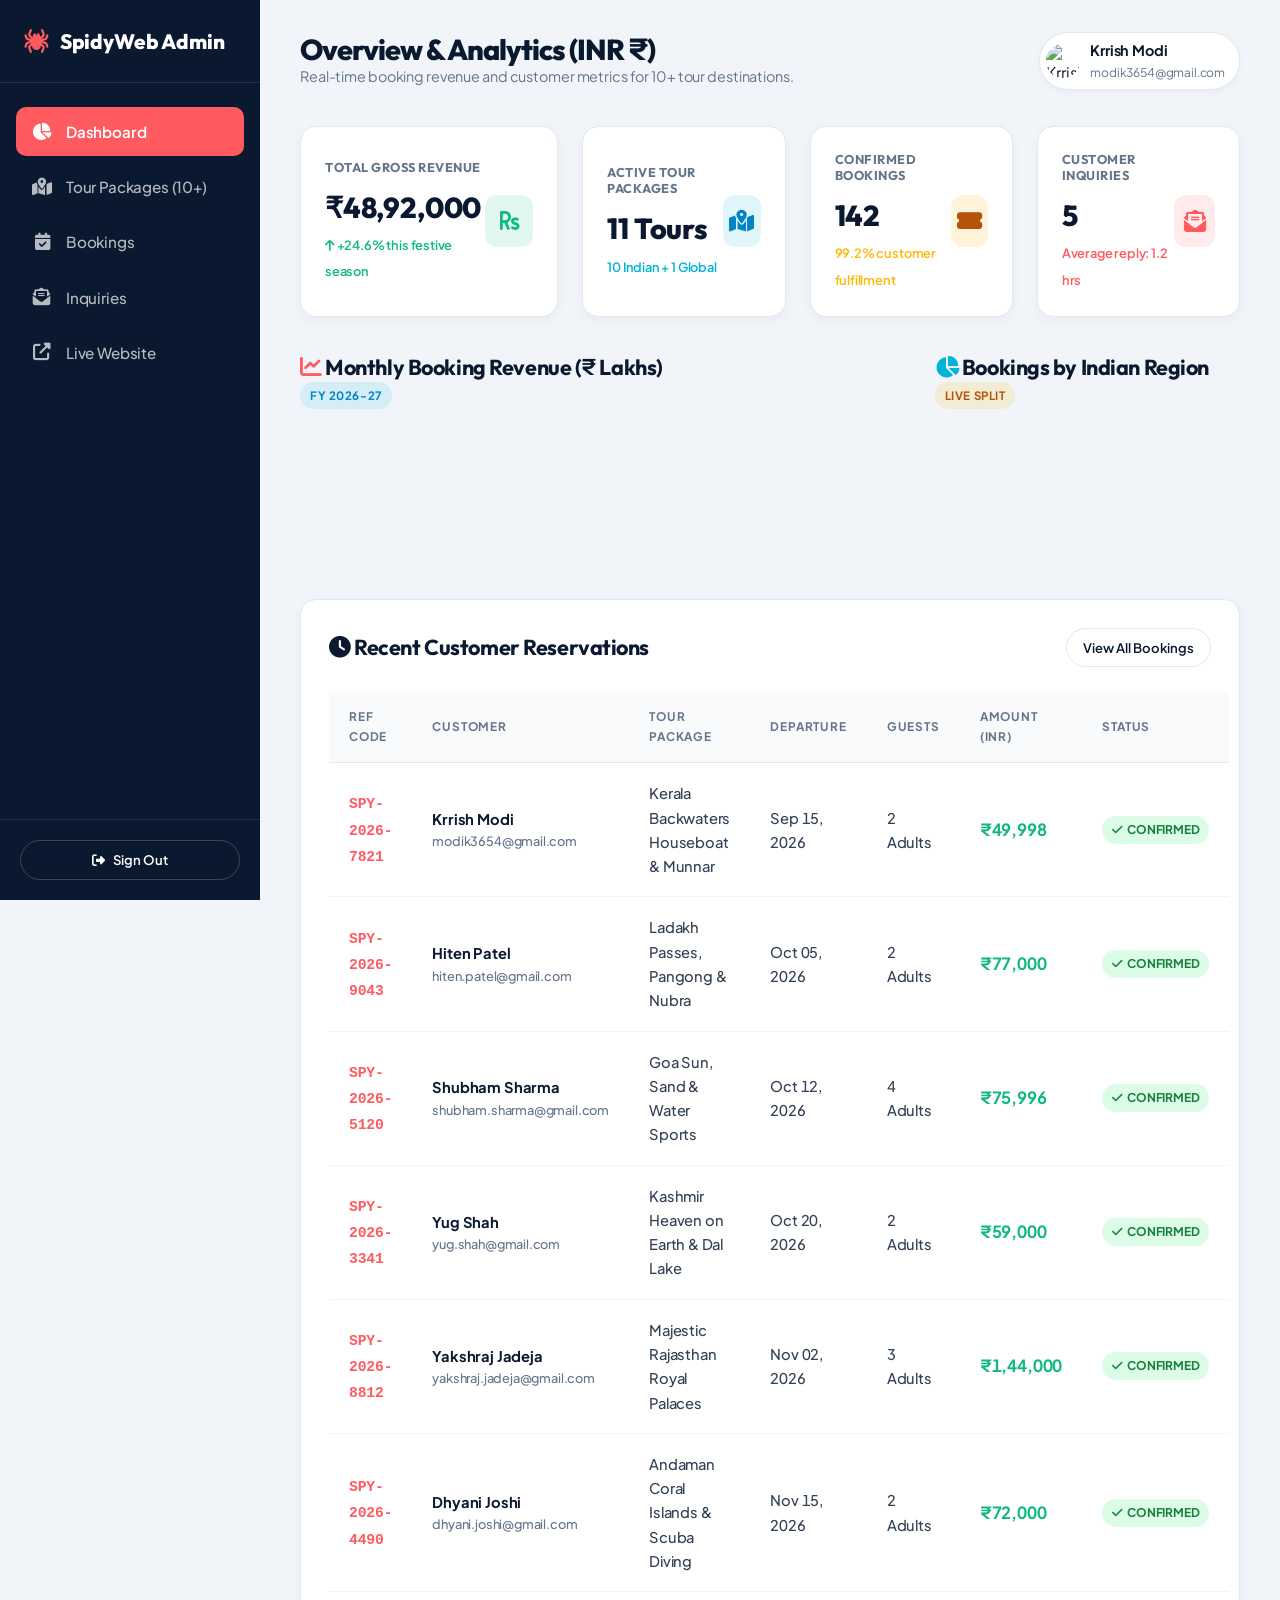
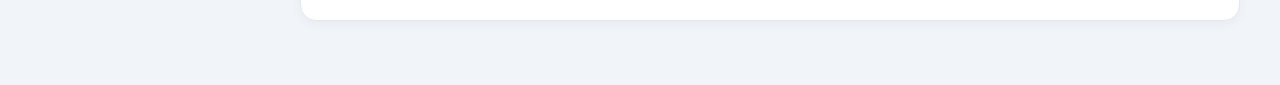
==== admin/index.html @ 507b6579 "Initial commit: Wanderlust tour & travel management system" ====
<!DOCTYPE html>
<html lang="en">
<head>
  <meta charset="UTF-8">
  <meta name="viewport" content="width=device-width, initial-scale=1.0">
  <title>Admin Dashboard & Analytics | SpidyWeb</title>

  <!-- Google Fonts & Font Awesome Icons -->
  <link rel="preconnect" href="https://fonts.googleapis.com">
  <link rel="preconnect" href="https://fonts.gstatic.com" crossorigin>
  <link href="https://fonts.googleapis.com/css2?family=Outfit:wght@400;500;600;700;800;900&family=Plus+Jakarta+Sans:ital,wght@0,300;0,400;0,500;0,600;0,700;0,800;1,400;1,600&family=JetBrains+Mono:wght@500;700&display=swap" rel="stylesheet">
  <link rel="stylesheet" href="https://cdnjs.cloudflare.com/ajax/libs/font-awesome/6.4.0/css/all.min.css">

  <!-- Core & Admin Stylesheets -->
  <link rel="stylesheet" href="../assets/css/style.css">
  <link rel="stylesheet" href="../assets/css/admin.css">
</head>
<body class="admin-body">

  <!-- Admin Sidebar -->
  <aside class="admin-sidebar">
    <div class="admin-brand">
      <i class="fas fa-spider" style="color: var(--accent-coral);"></i>
      <span>SpidyWeb Admin</span>
    </div>

    <nav class="admin-nav">
      <a href="index.html" class="admin-nav-item active">
        <i class="fas fa-chart-pie"></i>
        <span>Dashboard</span>
      </a>
      <a href="packages.html" class="admin-nav-item">
        <i class="fas fa-map-marked-alt"></i>
        <span>Tour Packages (10+)</span>
      </a>
      <a href="bookings.html" class="admin-nav-item">
        <i class="fas fa-calendar-check"></i>
        <span>Bookings</span>
      </a>
      <a href="inquiries.html" class="admin-nav-item">
        <i class="fas fa-envelope-open-text"></i>
        <span>Inquiries</span>
      </a>
      <a href="../index.html" class="admin-nav-item">
        <i class="fas fa-external-link-alt"></i>
        <span>Live Website</span>
      </a>
    </nav>

    <div class="admin-sidebar-footer">
      <a href="../login.html" class="btn btn-outline btn-block btn-sm" style="border-color: rgba(255,255,255,0.2);">
        <i class="fas fa-sign-out-alt"></i> Sign Out
      </a>
    </div>
  </aside>

  <!-- Admin Main Workspace -->
  <main class="admin-main">
    <div class="admin-topbar">
      <div class="admin-title-area">
        <h1>Overview & Analytics (INR ₹)</h1>
        <p>Real-time booking revenue and customer metrics for 10+ tour destinations.</p>
      </div>

      <div class="admin-top-actions">
        <div class="admin-user-pill">
          <img src="https://images.unsplash.com/photo-1535713875002-d1d0cf377fde?auto=format&fit=crop&w=150&q=80" alt="Krrish Modi">
          <div>
            <div style="font-size: 0.9rem; font-weight: 700;">Krrish Modi</div>
            <div style="font-size: 0.75rem; color: var(--admin-muted);">modik3654@gmail.com</div>
          </div>
        </div>
      </div>
    </div>

    <!-- KPI Summary Grid -->
    <div class="kpi-grid">
      <div class="kpi-card">
        <div class="kpi-info">
          <h3>Total Gross Revenue</h3>
          <div class="kpi-val">₹48,92,000</div>
          <span style="font-size: 0.8rem; color: var(--accent-green); font-weight: 600;"><i class="fas fa-arrow-up"></i> +24.6% this festive season</span>
        </div>
        <div class="kpi-icon green">
          <i class="fas fa-rupee-sign"></i>
        </div>
      </div>

      <div class="kpi-card">
        <div class="kpi-info">
          <h3>Active Tour Packages</h3>
          <div class="kpi-val">11 Tours</div>
          <span style="font-size: 0.8rem; color: var(--accent-teal); font-weight: 600;">10 Indian + 1 Global</span>
        </div>
        <div class="kpi-icon teal">
          <i class="fas fa-map-marked-alt"></i>
        </div>
      </div>

      <div class="kpi-card">
        <div class="kpi-info">
          <h3>Confirmed Bookings</h3>
          <div class="kpi-val">142</div>
          <span style="font-size: 0.8rem; color: var(--accent-gold); font-weight: 600;">99.2% customer fulfillment</span>
        </div>
        <div class="kpi-icon gold">
          <i class="fas fa-ticket-alt"></i>
        </div>
      </div>

      <div class="kpi-card">
        <div class="kpi-info">
          <h3>Customer Inquiries</h3>
          <div class="kpi-val">5</div>
          <span style="font-size: 0.8rem; color: var(--accent-coral); font-weight: 600;">Average reply: 1.2 hrs</span>
        </div>
        <div class="kpi-icon coral">
          <i class="fas fa-envelope-open-text"></i>
        </div>
      </div>
    </div>

    <!-- Analytics Charts Section -->
    <div class="charts-grid">
      <div class="chart-card">
        <div class="chart-card-header">
          <h3 class="chart-title"><i class="fas fa-chart-line" style="color: var(--accent-coral);"></i> Monthly Booking Revenue (₹ Lakhs)</h3>
          <span class="badge badge-teal">FY 2026-27</span>
        </div>
        <div class="chart-container">
          <canvas id="revenueChart"></canvas>
        </div>
      </div>

      <div class="chart-card">
        <div class="chart-card-header">
          <h3 class="chart-title"><i class="fas fa-chart-pie" style="color: var(--accent-teal);"></i> Bookings by Indian Region</h3>
          <span class="badge badge-gold">Live Split</span>
        </div>
        <div class="chart-container">
          <canvas id="categoryChart"></canvas>
        </div>
      </div>
    </div>

    <!-- Recent Reservations Table (All Indian Customer Names) -->
    <div class="admin-card">
      <div class="admin-card-header">
        <h3 class="chart-title"><i class="fas fa-clock" style="color: var(--primary-navy);"></i> Recent Customer Reservations</h3>
        <a href="bookings.html" class="btn btn-outline-dark btn-sm">View All Bookings</a>
      </div>

      <table class="data-table">
        <thead>
          <tr>
            <th>Ref Code</th>
            <th>Customer</th>
            <th>Tour Package</th>
            <th>Departure</th>
            <th>Guests</th>
            <th>Amount (INR)</th>
            <th>Status</th>
          </tr>
        </thead>
        <tbody>
          <tr>
            <td><span style="font-family: monospace; font-weight: 700; color: var(--accent-coral);">SPY-2026-7821</span></td>
            <td>
              <strong>Krrish Modi</strong>
              <div style="font-size: 0.8rem; color: var(--admin-muted);">modik3654@gmail.com</div>
            </td>
            <td>Kerala Backwaters Houseboat & Munnar</td>
            <td>Sep 15, 2026</td>
            <td>2 Adults</td>
            <td><strong style="color: var(--accent-green); font-size: 1.05rem;">₹49,998</strong></td>
            <td><span class="status-badge status-confirmed"><i class="fas fa-check"></i> Confirmed</span></td>
          </tr>

          <tr>
            <td><span style="font-family: monospace; font-weight: 700; color: var(--accent-coral);">SPY-2026-9043</span></td>
            <td>
              <strong>Hiten Patel</strong>
              <div style="font-size: 0.8rem; color: var(--admin-muted);">hiten.patel@gmail.com</div>
            </td>
            <td>Ladakh Passes, Pangong & Nubra</td>
            <td>Oct 05, 2026</td>
            <td>2 Adults</td>
            <td><strong style="color: var(--accent-green); font-size: 1.05rem;">₹77,000</strong></td>
            <td><span class="status-badge status-confirmed"><i class="fas fa-check"></i> Confirmed</span></td>
          </tr>

          <tr>
            <td><span style="font-family: monospace; font-weight: 700; color: var(--accent-coral);">SPY-2026-5120</span></td>
            <td>
              <strong>Shubham Sharma</strong>
              <div style="font-size: 0.8rem; color: var(--admin-muted);">shubham.sharma@gmail.com</div>
            </td>
            <td>Goa Sun, Sand & Water Sports</td>
            <td>Oct 12, 2026</td>
            <td>4 Adults</td>
            <td><strong style="color: var(--accent-green); font-size: 1.05rem;">₹75,996</strong></td>
            <td><span class="status-badge status-confirmed"><i class="fas fa-check"></i> Confirmed</span></td>
          </tr>

          <tr>
            <td><span style="font-family: monospace; font-weight: 700; color: var(--accent-coral);">SPY-2026-3341</span></td>
            <td>
              <strong>Yug Shah</strong>
              <div style="font-size: 0.8rem; color: var(--admin-muted);">yug.shah@gmail.com</div>
            </td>
            <td>Kashmir Heaven on Earth & Dal Lake</td>
            <td>Oct 20, 2026</td>
            <td>2 Adults</td>
            <td><strong style="color: var(--accent-green); font-size: 1.05rem;">₹59,000</strong></td>
            <td><span class="status-badge status-confirmed"><i class="fas fa-check"></i> Confirmed</span></td>
          </tr>

          <tr>
            <td><span style="font-family: monospace; font-weight: 700; color: var(--accent-coral);">SPY-2026-8812</span></td>
            <td>
              <strong>Yakshraj Jadeja</strong>
              <div style="font-size: 0.8rem; color: var(--admin-muted);">yakshraj.jadeja@gmail.com</div>
            </td>
            <td>Majestic Rajasthan Royal Palaces</td>
            <td>Nov 02, 2026</td>
            <td>3 Adults</td>
            <td><strong style="color: var(--accent-green); font-size: 1.05rem;">₹1,44,000</strong></td>
            <td><span class="status-badge status-confirmed"><i class="fas fa-check"></i> Confirmed</span></td>
          </tr>

          <tr>
            <td><span style="font-family: monospace; font-weight: 700; color: var(--accent-coral);">SPY-2026-4490</span></td>
            <td>
              <strong>Dhyani Joshi</strong>
              <div style="font-size: 0.8rem; color: var(--admin-muted);">dhyani.joshi@gmail.com</div>
            </td>
            <td>Andaman Coral Islands & Scuba Diving</td>
            <td>Nov 15, 2026</td>
            <td>2 Adults</td>
            <td><strong style="color: var(--accent-green); font-size: 1.05rem;">₹72,000</strong></td>
            <td><span class="status-badge status-confirmed"><i class="fas fa-check"></i> Confirmed</span></td>
          </tr>
        </tbody>
      </table>
    </div>

  </main>

  <script src="../assets/js/admin.js"></script>
</body>
</html>
---- assets/css/style.css ----
/* ==========================================================================
   SpidyWeb Tours & Travels - Modern Tour & Travel Management System
   Core Stylesheet & Design System
   ========================================================================== */

@import url('https://fonts.googleapis.com/css2?family=Outfit:wght@400;500;600;700;800;900&family=Plus+Jakarta+Sans:ital,wght@0,300;0,400;0,500;0,600;0,700;0,800;1,400;1,600&family=JetBrains+Mono:wght@500;700&display=swap');

:root {
  /* Colors */
  --primary-navy: #0a192f;
  --primary-dark: #07111e;
  --navy-light: #172a45;
  --accent-coral: #ff5a5f;
  --accent-coral-hover: #e0484d;
  --accent-gold: #ffb703;
  --accent-teal: #00b4d8;
  --accent-green: #10b981;
  --accent-purple: #7209b7;

  --bg-main: #f8fafc;
  --bg-card: #ffffff;
  --bg-glass: rgba(255, 255, 255, 0.85);
  --bg-glass-dark: rgba(10, 25, 47, 0.8);

  --text-main: #0f172a;
  --text-body: #334155;
  --text-muted: #64748b;
  --text-light: #94a3b8;
  --text-white: #ffffff;

  --border-light: #e2e8f0;
  --border-subtle: #f1f5f9;

  /* Shadows */
  --shadow-sm: 0 2px 8px rgba(15, 23, 42, 0.04);
  --shadow-md: 0 8px 24px rgba(15, 23, 42, 0.08);
  --shadow-lg: 0 16px 40px rgba(15, 23, 42, 0.12);
  --shadow-xl: 0 24px 60px rgba(15, 23, 42, 0.16);
  --shadow-coral: 0 8px 24px rgba(255, 90, 95, 0.3);

  /* Radii */
  --radius-sm: 8px;
  --radius-md: 14px;
  --radius-lg: 20px;
  --radius-full: 9999px;

  /* Transitions */
  --transition: all 0.3s cubic-bezier(0.4, 0, 0.2, 1);
  --transition-slow: all 0.5s cubic-bezier(0.4, 0, 0.2, 1);

  /* Typography System */
  --font-sans: 'Plus Jakarta Sans', -apple-system, BlinkMacSystemFont, 'Segoe UI', Roboto, Helvetica, Arial, sans-serif;
  --font-heading: 'Outfit', -apple-system, BlinkMacSystemFont, 'Plus Jakarta Sans', 'Segoe UI', Roboto, sans-serif;
  --font-mono: 'JetBrains Mono', ui-monospace, SFMono-Regular, Menlo, Monaco, Consolas, monospace;
}

/* Reset & Base */
*,
*::before,
*::after {
  box-sizing: border-box;
  margin: 0;
  padding: 0;
}

html {
  scroll-behavior: smooth;
  -webkit-font-smoothing: antialiased;
  -moz-osx-font-smoothing: grayscale;
  text-rendering: optimizeLegibility;
  -webkit-text-size-adjust: 100%;
}

body {
  font-family: var(--font-sans);
  background-color: var(--bg-main);
  color: var(--text-body);
  font-size: 1rem;
  line-height: 1.65;
  letter-spacing: -0.011em;
  overflow-x: hidden;
  font-feature-settings: 'cv02', 'cv03', 'cv04', 'cv11';
}

h1,
h2,
h3,
h4,
h5,
h6 {
  font-family: var(--font-heading);
  color: var(--primary-navy);
  font-weight: 700;
  line-height: 1.22;
  letter-spacing: -0.025em;
  text-wrap: balance;
}

h1 {
  font-size: clamp(2.2rem, 4vw + 0.5rem, 3.6rem);
  font-weight: 800;
  letter-spacing: -0.035em;
  line-height: 1.12;
}

h2 {
  font-size: clamp(1.75rem, 2.5vw + 0.5rem, 2.4rem);
  font-weight: 800;
  letter-spacing: -0.028em;
  line-height: 1.2;
}

h3 {
  font-size: 1.35rem;
  font-weight: 700;
  letter-spacing: -0.02em;
  line-height: 1.3;
}

h4 {
  font-size: 1.15rem;
  font-weight: 600;
  letter-spacing: -0.015em;
  line-height: 1.35;
}

h5 {
  font-size: 1rem;
  font-weight: 600;
  letter-spacing: -0.01em;
  line-height: 1.4;
}

h6 {
  font-size: 0.82rem;
  font-weight: 700;
  letter-spacing: 0.06em;
  text-transform: uppercase;
  color: var(--text-muted);
}

p {
  color: var(--text-body);
  line-height: 1.65;
  letter-spacing: -0.008em;
}

strong,
b {
  font-weight: 700;
  color: var(--primary-navy);
}

a {
  color: inherit;
  text-decoration: none;
  transition: var(--transition);
}

img {
  max-width: 100%;
  height: auto;
  display: block;
}

ul {
  list-style: none;
}

input,
button,
select,
textarea {
  font-family: inherit;
  font-size: inherit;
  border: none;
  outline: none;
}

.container {
  max-width: 1240px;
  margin: 0 auto;
  padding: 0 24px;
}

/* ==========================================================================
   Buttons & Badges
   ========================================================================== */
.btn {
  display: inline-flex;
  align-items: center;
  justify-content: center;
  gap: 8px;
  padding: 12px 24px;
  font-family: var(--font-sans);
  font-size: 0.92rem;
  font-weight: 600;
  letter-spacing: -0.01em;
  border-radius: var(--radius-full);
  cursor: pointer;
  transition: var(--transition);
  border: 1px solid transparent;
  white-space: nowrap;
}

.btn-primary {
  background: var(--accent-coral);
  color: var(--text-white);
  box-shadow: var(--shadow-coral);
}

.btn-primary:hover {
  background: var(--accent-coral-hover);
  transform: translateY(-2px);
  box-shadow: 0 10px 28px rgba(255, 90, 95, 0.4);
}

.btn-outline {
  background: transparent;
  color: var(--text-white);
  border-color: rgba(255, 255, 255, 0.3);
  backdrop-filter: blur(8px);
}

.btn-outline:hover {
  background: rgba(255, 255, 255, 0.15);
  border-color: var(--text-white);
  transform: translateY(-2px);
}

.btn-outline-dark {
  background: transparent;
  color: var(--primary-navy);
  border-color: var(--border-light);
}

.btn-outline-dark:hover {
  background: var(--primary-navy);
  color: var(--text-white);
  border-color: var(--primary-navy);
}

.btn-sm {
  padding: 8px 16px;
  font-size: 0.82rem;
  font-weight: 600;
  letter-spacing: 0;
}

.btn-lg {
  padding: 15px 30px;
  font-size: 1.02rem;
  font-weight: 700;
  letter-spacing: -0.015em;
}

.btn-block {
  width: 100%;
}

.badge {
  display: inline-flex;
  align-items: center;
  gap: 4px;
  padding: 4px 10px;
  border-radius: var(--radius-full);
  font-family: var(--font-sans);
  font-size: 0.72rem;
  font-weight: 700;
  text-transform: uppercase;
  letter-spacing: 0.05em;
}

.badge-coral {
  background: rgba(255, 90, 95, 0.12);
  color: var(--accent-coral);
}

.badge-gold {
  background: rgba(255, 183, 3, 0.15);
  color: #b45309;
}

.badge-teal {
  background: rgba(0, 180, 216, 0.12);
  color: #0284c7;
}

.badge-green {
  background: rgba(16, 185, 129, 0.12);
  color: var(--accent-green);
}

/* ==========================================================================
   Navigation Bar
   ========================================================================== */
.navbar {
  position: fixed;
  top: 0;
  left: 0;
  right: 0;
  z-index: 1000;
  padding: 14px 0;
  transition: all 0.3s cubic-bezier(0.16, 1, 0.3, 1);
  background: rgba(10, 25, 47, 0.72);
  backdrop-filter: blur(16px);
  -webkit-backdrop-filter: blur(16px);
  border-bottom: 1px solid rgba(255, 255, 255, 0.08);
}

.navbar.scrolled {
  background: rgba(10, 25, 47, 0.95);
  backdrop-filter: blur(20px);
  -webkit-backdrop-filter: blur(20px);
  padding: 10px 0;
  box-shadow: 0 8px 32px rgba(0, 0, 0, 0.28);
  border-bottom: 1px solid rgba(255, 255, 255, 0.12);
}

.navbar-inner {
  display: flex;
  align-items: center;
  justify-content: space-between;
  gap: 16px;
  width: 100%;
}

.logo {
  display: flex;
  align-items: center;
  gap: 10px;
  font-family: var(--font-heading);
  font-size: 1.45rem;
  font-weight: 800;
  color: var(--text-white);
  letter-spacing: -0.03em;
  text-decoration: none;
  flex-shrink: 0;
  margin-right: 24px;
}

.logo i {
  color: var(--accent-coral);
  font-size: 1.55rem;
}

.nav-links {
  display: flex;
  align-items: center;
  gap: 6px;
  flex: 1;
  justify-content: center;
}

.nav-link {
  font-family: var(--font-sans);
  color: rgba(255, 255, 255, 0.85);
  font-weight: 500;
  font-size: 0.88rem;
  letter-spacing: -0.01em;
  position: relative;
  padding: 7px 13px;
  border-radius: var(--radius-full);
  display: inline-flex;
  align-items: center;
  gap: 6px;
  white-space: nowrap !important;
  text-decoration: none;
  transition: all 0.2s ease;
  border: 1px solid transparent;
}

.nav-link:hover {
  color: var(--text-white);
  background: rgba(255, 255, 255, 0.1);
}

.nav-link.active {
  color: var(--text-white);
  background: rgba(255, 90, 95, 0.22);
  border-color: rgba(255, 90, 95, 0.4);
  font-weight: 600;
}

/* Remove old detached underline */
.nav-link::after {
  display: none !important;
}

.nav-count-badge {
  display: inline-flex;
  align-items: center;
  justify-content: center;
  font-size: 0.72rem;
  font-weight: 700;
  padding: 1px 7px;
  border-radius: 12px;
  background: rgba(255, 90, 95, 0.25);
  color: #ff9aa0;
  line-height: 1.25;
  border: 1px solid rgba(255, 90, 95, 0.4);
  margin-left: 2px;
}

/* Travel Seasons Navbar Dropdown */
.nav-dropdown-wrap {
  position: relative;
  display: inline-flex;
  align-items: center;
}

.nav-dropdown-btn {
  display: inline-flex;
  align-items: center;
  gap: 6px;
  background: transparent;
  border: 1px solid transparent;
  font-family: inherit;
  font-size: 0.88rem;
  font-weight: 500;
  color: rgba(255, 255, 255, 0.85);
  cursor: pointer;
  padding: 7px 13px;
  border-radius: var(--radius-full);
  white-space: nowrap !important;
  position: relative;
  transition: all 0.2s ease;
}

.nav-dropdown-btn:hover,
.nav-dropdown-wrap.active .nav-dropdown-btn {
  color: var(--text-white);
  background: rgba(255, 255, 255, 0.1);
}

.nav-caret {
  font-size: 0.7rem;
  transition: transform 0.25s ease;
  color: rgba(255, 255, 255, 0.7);
  margin-left: 2px;
}

.nav-dropdown-wrap.active .nav-caret,
.nav-dropdown-wrap:hover .nav-caret {
  transform: rotate(180deg);
}

.nav-dropdown-panel {
  position: absolute;
  top: calc(100% + 14px);
  left: 50%;
  transform: translateX(-50%) translateY(8px);
  background: #ffffff;
  border-radius: var(--radius-md);
  box-shadow: 0 20px 50px rgba(10, 25, 47, 0.22), 0 0 0 1px rgba(15, 23, 42, 0.08);
  min-width: 340px;
  padding: 8px;
  opacity: 0;
  visibility: hidden;
  transition: var(--transition);
  z-index: 1050;
  border: 1px solid var(--border-light);
  display: flex;
  flex-direction: column;
  gap: 4px;
}

.nav-dropdown-wrap:hover .nav-dropdown-panel,
.nav-dropdown-wrap.active .nav-dropdown-panel {
  opacity: 1;
  visibility: visible;
  transform: translateX(-50%) translateY(0);
}

.dropdown-header-tag {
  font-size: 0.7rem;
  text-transform: uppercase;
  font-weight: 800;
  color: var(--text-muted);
  letter-spacing: 0.5px;
  padding: 6px 12px 8px;
  border-bottom: 1px solid var(--border-light);
  margin-bottom: 4px;
}

.dropdown-season-item {
  display: flex;
  align-items: center;
  gap: 12px;
  padding: 10px 12px;
  border-radius: var(--radius-sm);
  text-decoration: none;
  color: var(--text-main);
  transition: background 0.15s ease, transform 0.15s ease;
}

.dropdown-season-item:hover {
  background: #f8fafc;
  transform: translateX(3px);
}

.dropdown-season-item.active {
  background: rgba(255, 90, 95, 0.08);
  border-left: 3px solid var(--accent-coral);
}

.season-badge-icon {
  width: 38px;
  height: 38px;
  border-radius: 10px;
  display: flex;
  align-items: center;
  justify-content: center;
  font-size: 1.15rem;
  flex-shrink: 0;
}

.season-info-text {
  display: flex;
  flex-direction: column;
  gap: 2px;
  min-width: 0;
}

.season-name {
  font-size: 0.88rem;
  font-weight: 700;
  color: var(--primary-navy);
}

.season-hint {
  font-size: 0.74rem;
  color: var(--text-muted);
  white-space: nowrap;
  overflow: hidden;
  text-overflow: ellipsis;
}

.nav-actions {
  display: flex;
  align-items: center;
  gap: 12px;
  flex-shrink: 0;
}

.user-profile-menu {
  position: relative;
}

.user-avatar-btn {
  display: inline-flex;
  align-items: center;
  gap: 8px;
  background: rgba(255, 255, 255, 0.08);
  border: 1px solid rgba(255, 255, 255, 0.18);
  padding: 4px 12px 4px 5px;
  border-radius: var(--radius-full);
  color: var(--text-white);
  cursor: pointer;
  white-space: nowrap !important;
  flex-shrink: 0;
  font-size: 0.86rem;
  font-weight: 600;
  transition: var(--transition);
  backdrop-filter: blur(10px);
}

.user-avatar-btn:hover {
  background: rgba(255, 255, 255, 0.15);
  border-color: rgba(255, 255, 255, 0.3);
}

.user-avatar-btn img {
  width: 28px;
  height: 28px;
  border-radius: 50%;
  object-fit: cover;
}

.nav-admin-btn {
  display: inline-flex;
  align-items: center;
  gap: 7px;
  padding: 6px 14px;
  border-radius: var(--radius-full);
  font-size: 0.82rem;
  font-weight: 600;
  color: #ffffff;
  background: linear-gradient(135deg, rgba(255, 90, 95, 0.25), rgba(255, 90, 95, 0.12));
  border: 1px solid rgba(255, 90, 95, 0.45);
  white-space: nowrap !important;
  flex-shrink: 0;
  text-decoration: none;
  transition: all 0.2s cubic-bezier(0.16, 1, 0.3, 1);
  box-shadow: 0 2px 8px rgba(255, 90, 95, 0.15);
}

.nav-admin-btn:hover {
  background: linear-gradient(135deg, var(--accent-coral), #e0484d);
  border-color: transparent;
  color: #ffffff;
  transform: translateY(-1px);
  box-shadow: 0 4px 14px rgba(255, 90, 95, 0.35);
}

/* Avatar Change Container & Camera Badge */
.avatar-change-wrapper {
  position: relative;
  display: inline-block;
  cursor: pointer;
}

.avatar-change-wrapper img {
  border-radius: 50%;
  object-fit: cover;
  transition: filter 0.2s ease;
}

.avatar-change-wrapper:hover img {
  filter: brightness(0.8);
}

.avatar-change-badge {
  position: absolute;
  bottom: 0;
  right: 0;
  background: var(--accent-coral);
  color: #fff;
  width: 28px;
  height: 28px;
  border-radius: 50%;
  display: flex;
  align-items: center;
  justify-content: center;
  font-size: 0.8rem;
  border: 2px solid #ffffff;
  box-shadow: var(--shadow-sm);
  transition: transform 0.2s ease;
}

.avatar-change-wrapper:hover .avatar-change-badge {
  transform: scale(1.15);
}

/* Avatar Option Grid in Modal */
.avatar-preset-grid {
  display: grid;
  grid-template-columns: repeat(4, 1fr);
  gap: 12px;
  margin-top: 14px;
}

.avatar-preset-item {
  width: 60px;
  height: 60px;
  border-radius: 50%;
  object-fit: cover;
  cursor: pointer;
  border: 3px solid transparent;
  transition: all 0.2s ease;
}

.avatar-preset-item:hover,
.avatar-preset-item.selected {
  border-color: var(--accent-coral);
  transform: scale(1.08);
}

.user-dropdown {
  position: absolute;
  top: calc(100% + 10px);
  right: 0;
  background: var(--bg-card);
  border-radius: var(--radius-md);
  box-shadow: var(--shadow-xl);
  min-width: 200px;
  padding: 8px 0;
  opacity: 0;
  visibility: hidden;
  transform: translateY(10px);
  transition: var(--transition);
  z-index: 100;
  border: 1px solid var(--border-light);
}

.user-profile-menu:hover .user-dropdown {
  opacity: 1;
  visibility: visible;
  transform: translateY(0);
}

.dropdown-item {
  display: flex;
  align-items: center;
  gap: 10px;
  padding: 10px 18px;
  color: var(--text-main);
  font-size: 0.9rem;
  font-weight: 500;
  transition: var(--transition);
}

.dropdown-item:hover {
  background: var(--bg-main);
  color: var(--accent-coral);
}

.dropdown-divider {
  height: 1px;
  background: var(--border-light);
  margin: 6px 0;
}

.mobile-menu-btn {
  display: none;
  background: transparent;
  color: var(--text-white);
  font-size: 1.5rem;
  cursor: pointer;
}

/* ==========================================================================
   Hero Section
   ========================================================================== */
.hero {
  position: relative;
  min-height: 100vh;
  display: flex;
  align-items: center;
  padding: 140px 0 80px;
  background: linear-gradient(135deg, rgba(7, 17, 30, 0.82) 0%, rgba(10, 25, 47, 0.65) 100%),
    url('https://images.unsplash.com/photo-1488646953014-85cb44e25828?auto=format&fit=crop&w=2000&q=85') center/cover no-repeat;
  color: var(--text-white);
}

.hero-content {
  max-width: 800px;
  margin: 0 auto 48px;
  text-align: center;
}

.hero-tagline {
  display: inline-flex;
  align-items: center;
  gap: 8px;
  background: rgba(255, 255, 255, 0.15);
  backdrop-filter: blur(10px);
  padding: 8px 18px;
  border-radius: var(--radius-full);
  font-family: var(--font-sans);
  font-size: 0.8rem;
  font-weight: 700;
  letter-spacing: 0.08em;
  text-transform: uppercase;
  margin-bottom: 24px;
  border: 1px solid rgba(255, 255, 255, 0.25);
  color: #fed7aa;
}

.hero-title {
  font-family: var(--font-heading);
  font-size: clamp(2.4rem, 5.2vw, 4.2rem);
  font-weight: 800;
  letter-spacing: -0.035em;
  line-height: 1.08;
  margin-bottom: 20px;
  color: #ffffff;
  text-wrap: balance;
}

.hero-title span {
  background: linear-gradient(135deg, #ff9a9e 0%, #fecfef 99%, #fecfef 100%);
  -webkit-background-clip: text;
  -webkit-text-fill-color: transparent;
}

.hero-desc {
  font-family: var(--font-sans);
  font-size: clamp(1.05rem, 1.4vw, 1.22rem);
  color: rgba(255, 255, 255, 0.92);
  margin-bottom: 38px;
  font-weight: 400;
  line-height: 1.65;
  letter-spacing: -0.01em;
  max-width: 680px;
  margin-left: auto;
  margin-right: auto;
}

/* Hero Search Card */
.search-card {
  background: var(--bg-card);
  padding: 24px 32px;
  border-radius: var(--radius-lg);
  box-shadow: var(--shadow-xl);
  display: grid;
  grid-template-columns: 1.5fr 1fr 1fr 1fr auto;
  gap: 18px;
  align-items: center;
  position: relative;
  z-index: 10;
  border: 1px solid rgba(255, 255, 255, 0.5);
}

.search-field {
  display: flex;
  flex-direction: column;
  gap: 4px;
  border-right: 1px solid var(--border-light);
  padding-right: 16px;
}

.search-field:last-of-type {
  border-right: none;
}

.search-label {
  font-family: var(--font-sans);
  font-size: 0.72rem;
  font-weight: 700;
  text-transform: uppercase;
  color: var(--text-muted);
  letter-spacing: 0.06em;
  display: flex;
  align-items: center;
  gap: 6px;
}

.search-label i {
  color: var(--accent-coral);
}

.search-input {
  font-family: var(--font-sans);
  font-size: 0.96rem;
  font-weight: 600;
  color: var(--text-main);
  letter-spacing: -0.015em;
  background: transparent;
  width: 100%;
}

.search-input::placeholder {
  color: var(--text-light);
  font-weight: 400;
}

/* MakeMyTrip Style Date Trigger & Calendar Popover */
.date-picker-field {
  position: relative;
}

.date-trigger-box {
  display: flex;
  align-items: center;
  justify-content: space-between;
  gap: 8px;
  cursor: pointer;
  border-radius: var(--radius-sm);
  padding: 2px 4px 2px 0;
  transition: var(--transition);
  user-select: none;
  background: transparent;
  width: 100%;
}

.date-trigger-box:focus {
  outline: none;
}

.date-trigger-box:hover .date-val-primary {
  color: var(--accent-coral);
}

.date-val-wrap {
  display: flex;
  flex-direction: column;
  gap: 2px;
  min-width: 0;
}

.date-val-primary {
  font-size: 0.95rem;
  font-weight: 700;
  color: var(--text-main);
  white-space: nowrap;
  overflow: hidden;
  text-overflow: ellipsis;
  transition: color 0.2s ease;
}

.date-val-sub {
  font-size: 0.76rem;
  font-weight: 500;
  color: var(--text-muted);
  white-space: nowrap;
}

.mmt-duration-pill {
  display: inline-flex;
  align-items: center;
  background: rgba(0, 180, 216, 0.12);
  color: #0077b6;
  border: 1px solid rgba(0, 180, 216, 0.35);
  border-radius: var(--radius-full);
  padding: 2px 8px;
  font-size: 0.72rem;
  font-weight: 700;
  white-space: nowrap;
  letter-spacing: 0.2px;
}

/* MakeMyTrip Calendar Popover */
.mmt-calendar-popover {
  position: absolute;
  top: calc(100% + 14px);
  left: 50%;
  transform: translateX(-50%);
  width: 730px;
  max-width: calc(100vw - 32px);
  background: #ffffff;
  border-radius: var(--radius-lg);
  box-shadow: 0 25px 65px rgba(10, 25, 47, 0.24), 0 0 0 1px rgba(15, 23, 42, 0.08);
  z-index: 1100;
  padding: 24px;
  border: 1px solid var(--border-light);
}

.mmt-calendar-popover.active {
  display: block !important;
  animation: mmtFadeIn 0.24s cubic-bezier(0.16, 1, 0.3, 1) forwards;
}

@keyframes mmtFadeIn {
  from {
    opacity: 0;
    transform: translate(-50%, -10px) scale(0.98);
  }

  to {
    opacity: 1;
    transform: translate(-50%, 0) scale(1);
  }
}

.mmt-popover-header {
  display: flex;
  justify-content: space-between;
  align-items: center;
  margin-bottom: 20px;
  padding-bottom: 14px;
  border-bottom: 1px solid var(--border-light);
}

.mmt-header-title {
  display: flex;
  align-items: center;
  gap: 12px;
}

.mmt-header-title i {
  font-size: 1.5rem;
  color: var(--accent-coral);
  background: rgba(255, 90, 95, 0.1);
  padding: 10px;
  border-radius: var(--radius-md);
}

.mmt-header-title h4 {
  font-family: var(--font-heading);
  font-size: 1.15rem;
  font-weight: 700;
  color: var(--primary-navy);
  margin: 0;
  line-height: 1.2;
}

.mmt-header-title p {
  font-size: 0.8rem;
  color: var(--text-muted);
  margin: 2px 0 0 0;
}

.mmt-nav-group {
  display: flex;
  gap: 8px;
}

.mmt-nav-arrow {
  width: 38px;
  height: 38px;
  border-radius: var(--radius-full);
  border: 1px solid var(--border-light);
  background: var(--bg-main);
  color: var(--primary-navy);
  cursor: pointer;
  display: flex;
  align-items: center;
  justify-content: center;
  font-size: 0.85rem;
  transition: var(--transition);
}

.mmt-nav-arrow:hover:not(:disabled) {
  background: var(--primary-navy);
  color: #ffffff;
  border-color: var(--primary-navy);
  transform: scale(1.05);
}

.mmt-nav-arrow:disabled {
  opacity: 0.35;
  cursor: not-allowed;
  transform: none;
}

/* Dual Months Layout */
.mmt-dual-months {
  display: grid;
  grid-template-columns: 1fr 1fr;
  gap: 28px;
  margin-bottom: 20px;
}

.mmt-month-block {
  display: flex;
  flex-direction: column;
  gap: 10px;
}

.mmt-month-name {
  font-family: var(--font-heading);
  font-size: 1.05rem;
  font-weight: 700;
  letter-spacing: -0.015em;
  color: var(--primary-navy);
  text-align: center;
  padding-bottom: 4px;
}

.mmt-weekdays-row {
  display: grid;
  grid-template-columns: repeat(7, 1fr);
  text-align: center;
  font-size: 0.72rem;
  font-weight: 700;
  letter-spacing: 0.06em;
  color: var(--text-muted);
  text-transform: uppercase;
  padding-bottom: 6px;
  border-bottom: 1px dashed var(--border-light);
}

.mmt-days-grid {
  display: grid;
  grid-template-columns: repeat(7, 1fr);
  gap: 4px 0;
}

.mmt-day-empty {
  aspect-ratio: 1;
  pointer-events: none;
}

.mmt-day-cell {
  position: relative;
  aspect-ratio: 1;
  display: flex;
  align-items: center;
  justify-content: center;
  cursor: pointer;
  user-select: none;
  font-family: var(--font-heading);
  font-variant-numeric: tabular-nums;
  font-size: 0.88rem;
  font-weight: 600;
  color: var(--text-main);
  border-radius: 0;
  transition: background 0.15s ease, color 0.15s ease;
}

.mmt-day-cell:hover:not(.is-past):not(.is-checkin):not(.is-checkout) {
  background: rgba(255, 90, 95, 0.12);
  border-radius: 50%;
  color: var(--accent-coral-hover);
}

.mmt-day-cell.is-past {
  color: #cbd5e1;
  cursor: not-allowed;
  opacity: 0.45;
}

.mmt-day-cell.is-today:not(.is-checkin):not(.is-checkout) {
  color: var(--accent-teal);
  font-weight: 800;
}

.mmt-day-cell.is-today:not(.is-checkin):not(.is-checkout)::after {
  content: '';
  position: absolute;
  bottom: 4px;
  width: 4px;
  height: 4px;
  background: var(--accent-teal);
  border-radius: 50%;
}

/* Selected Check-In Date */
.mmt-day-cell.is-checkin {
  background: var(--accent-coral) !important;
  color: #ffffff !important;
  font-weight: 800 !important;
  z-index: 2;
  border-radius: 50% 0 0 50% !important;
  box-shadow: 0 4px 14px rgba(255, 90, 95, 0.35);
}

.mmt-day-cell.is-checkin.is-single {
  border-radius: 50% !important;
}

/* Selected Check-Out Date */
.mmt-day-cell.is-checkout {
  background: var(--accent-coral) !important;
  color: #ffffff !important;
  font-weight: 800 !important;
  z-index: 2;
  border-radius: 0 50% 50% 0 !important;
  box-shadow: 0 4px 14px rgba(255, 90, 95, 0.35);
}

.mmt-day-cell.is-checkout.is-single {
  border-radius: 50% !important;
}

/* Dates between Check-In and Check-Out */
.mmt-day-cell.is-in-range {
  background: rgba(255, 90, 95, 0.14) !important;
  color: var(--accent-coral-hover) !important;
  font-weight: 700;
  border-radius: 0 !important;
}

/* Hover preview range */
.mmt-day-cell.is-hover-range {
  background: rgba(255, 90, 95, 0.09) !important;
  color: var(--accent-coral) !important;
  border-radius: 0 !important;
}

/* Popover Footer */
.mmt-popover-footer {
  display: flex;
  justify-content: space-between;
  align-items: center;
  gap: 16px;
  padding-top: 18px;
  border-top: 1px solid var(--border-light);
  flex-wrap: wrap;
}

.mmt-footer-info {
  display: flex;
  align-items: center;
  gap: 16px;
  flex-wrap: wrap;
}

.mmt-date-chips {
  display: flex;
  align-items: center;
  gap: 10px;
  background: var(--bg-main);
  padding: 6px 14px;
  border-radius: var(--radius-md);
  border: 1px solid var(--border-light);
}

.mmt-chip {
  display: flex;
  flex-direction: column;
}

.chip-label {
  font-size: 0.66rem;
  text-transform: uppercase;
  font-weight: 800;
  color: var(--text-muted);
  letter-spacing: 0.06em;
}

.chip-date {
  font-family: var(--font-heading);
  font-size: 0.88rem;
  font-weight: 700;
  letter-spacing: -0.01em;
  font-variant-numeric: tabular-nums;
  color: var(--primary-navy);
}

.chip-arrow {
  color: var(--text-light);
  font-size: 0.8rem;
}

.mmt-footer-nights {
  display: flex;
  align-items: center;
  gap: 6px;
  font-family: var(--font-heading);
  font-size: 0.85rem;
  font-weight: 700;
  letter-spacing: -0.01em;
  font-variant-numeric: tabular-nums;
  color: #0284c7;
  background: #f0f9ff;
  padding: 6px 12px;
  border-radius: var(--radius-md);
  border: 1px solid #bae6fd;
}

.mmt-footer-nights i {
  color: var(--accent-gold);
}

.mmt-footer-actions {
  display: flex;
  align-items: center;
  gap: 10px;
}

/* Responsive Calendar */
@media (max-width: 768px) {
  .mmt-calendar-popover {
    width: 95vw;
    padding: 16px;
    top: calc(100% + 8px);
  }

  .mmt-dual-months {
    grid-template-columns: 1fr;
    gap: 16px;
    max-height: 380px;
    overflow-y: auto;
  }

  .mmt-footer-info {
    width: 100%;
    justify-content: space-between;
  }

  .mmt-footer-actions {
    width: 100%;
    justify-content: flex-end;
  }
}

/* Stats Counter */
.hero-stats {
  display: grid;
  grid-template-columns: repeat(4, 1fr);
  gap: 24px;
  margin-top: 48px;
  padding-top: 36px;
  border-top: 1px solid rgba(255, 255, 255, 0.15);
}

.stat-item {
  text-align: center;
}

.stat-number {
  font-size: 2.35rem;
  font-weight: 800;
  font-family: var(--font-heading);
  color: var(--text-white);
  line-height: 1;
  margin-bottom: 6px;
  font-variant-numeric: tabular-nums;
  letter-spacing: -0.03em;
}

.stat-label {
  font-family: var(--font-sans);
  font-size: 0.82rem;
  color: rgba(255, 255, 255, 0.78);
  font-weight: 600;
  letter-spacing: 0.02em;
}

/* ==========================================================================
   Section Headers & Category Tabs
   ========================================================================== */
.section {
  padding: 90px 0;
}

.section-header {
  text-align: center;
  max-width: 680px;
  margin: 0 auto 50px;
}

.section-subtitle {
  font-family: var(--font-sans);
  font-size: 0.8rem;
  font-weight: 700;
  color: var(--accent-coral);
  text-transform: uppercase;
  letter-spacing: 0.1em;
  margin-bottom: 12px;
  display: inline-flex;
  align-items: center;
  gap: 8px;
}

.section-title {
  font-family: var(--font-heading);
  font-size: clamp(2rem, 3.6vw, 2.75rem);
  font-weight: 800;
  letter-spacing: -0.03em;
  line-height: 1.16;
  color: var(--primary-navy);
  margin-bottom: 14px;
}

.section-desc {
  font-family: var(--font-sans);
  color: var(--text-muted);
  font-size: 1.04rem;
  line-height: 1.62;
  letter-spacing: -0.01em;
  max-width: 620px;
  margin-left: auto;
  margin-right: auto;
}

/* Filter Tabs */
.category-filter-wrap {
  display: flex;
  align-items: center;
  justify-content: center;
  gap: 12px;
  flex-wrap: wrap;
  margin-bottom: 40px;
}

.filter-btn {
  display: inline-flex;
  align-items: center;
  gap: 8px;
  padding: 10px 20px;
  background: var(--bg-card);
  color: var(--text-muted);
  font-family: var(--font-sans);
  font-weight: 600;
  font-size: 0.88rem;
  letter-spacing: -0.01em;
  border-radius: var(--radius-full);
  border: 1px solid var(--border-light);
  cursor: pointer;
  transition: var(--transition);
}

.filter-btn i {
  font-size: 1rem;
}

.filter-btn:hover,
.filter-btn.active {
  background: var(--primary-navy);
  color: var(--text-white);
  border-color: var(--primary-navy);
  box-shadow: var(--shadow-md);
  transform: translateY(-2px);
}

.filter-btn.active i {
  color: var(--accent-coral);
}

/* ==========================================================================
   Tour Package Cards
   ========================================================================== */
.packages-grid {
  display: grid;
  grid-template-columns: repeat(auto-fill, minmax(350px, 1fr));
  gap: 32px;
}

.package-card {
  background: var(--bg-card);
  border-radius: var(--radius-lg);
  overflow: hidden;
  box-shadow: var(--shadow-sm);
  border: 1px solid var(--border-light);
  transition: var(--transition-slow);
  display: flex;
  flex-direction: column;
}

.package-card:hover {
  transform: translateY(-8px);
  box-shadow: var(--shadow-xl);
  border-color: rgba(255, 90, 95, 0.3);
}

.card-img-wrap {
  position: relative;
  height: 240px;
  overflow: hidden;
}

.card-img-wrap img {
  width: 100%;
  height: 100%;
  object-fit: cover;
  transition: var(--transition-slow);
}

.package-card:hover .card-img-wrap img {
  transform: scale(1.08);
}

.card-badges {
  position: absolute;
  top: 16px;
  left: 16px;
  display: flex;
  flex-direction: column;
  gap: 6px;
  z-index: 2;
}

.card-wishlist,
.card-wishlist-btn {
  position: absolute;
  top: 16px;
  right: 16px;
  width: 36px;
  height: 36px;
  background: rgba(255, 255, 255, 0.9);
  backdrop-filter: blur(4px);
  border-radius: 50%;
  display: flex;
  align-items: center;
  justify-content: center;
  color: var(--text-muted);
  cursor: pointer;
  transition: var(--transition);
  z-index: 2;
  border: none;
}

.card-wishlist:hover,
.card-wishlist.active,
.card-wishlist-btn:hover,
.card-wishlist-btn.active {
  background: var(--accent-coral);
  color: var(--text-white);
  transform: scale(1.1);
}

.card-duration {
  position: absolute;
  bottom: 16px;
  left: 16px;
  background: rgba(10, 25, 47, 0.85);
  backdrop-filter: blur(8px);
  color: var(--text-white);
  padding: 6px 12px;
  border-radius: var(--radius-full);
  font-family: var(--font-sans);
  font-size: 0.78rem;
  font-weight: 700;
  letter-spacing: 0.02em;
  display: flex;
  align-items: center;
  gap: 6px;
}

.card-body,
.card-content {
  padding: 24px;
  display: flex;
  flex-direction: column;
  flex-grow: 1;
}

.card-location {
  display: flex;
  align-items: center;
  gap: 6px;
  font-family: var(--font-sans);
  font-size: 0.8rem;
  font-weight: 700;
  text-transform: uppercase;
  letter-spacing: 0.04em;
  color: var(--accent-coral);
  margin-bottom: 8px;
}

.card-title {
  font-family: var(--font-heading);
  font-size: 1.22rem;
  font-weight: 700;
  letter-spacing: -0.022em;
  line-height: 1.34;
  margin-bottom: 10px;
  color: var(--primary-navy);
}

.card-title a {
  color: var(--primary-navy);
  transition: color 0.2s ease;
}

.card-title a:hover {
  color: var(--accent-coral);
}

.card-summary,
.card-desc {
  font-family: var(--font-sans);
  color: var(--text-muted);
  font-size: 0.88rem;
  line-height: 1.55;
  letter-spacing: -0.005em;
  margin-bottom: 18px;
  display: -webkit-box;
  -webkit-line-clamp: 2;
  -webkit-box-orient: vertical;
  overflow: hidden;
}

.card-meta {
  display: flex;
  align-items: center;
  justify-content: space-between;
  padding-bottom: 14px;
  margin-bottom: 16px;
  border-bottom: 1px solid var(--border-subtle);
  font-size: 0.85rem;
}

.card-rating {
  display: flex;
  align-items: center;
  gap: 4px;
  font-family: var(--font-sans);
  font-weight: 700;
  font-size: 0.88rem;
  color: var(--primary-navy);
  font-variant-numeric: tabular-nums;
}

.card-rating i {
  color: var(--accent-gold);
}

.card-rating span,
.card-rating .reviews-count {
  color: var(--text-muted);
  font-weight: 500;
  font-size: 0.78rem;
}

.card-group-size {
  display: flex;
  align-items: center;
  gap: 6px;
  font-family: var(--font-sans);
  font-size: 0.82rem;
  color: var(--text-muted);
  font-weight: 500;
}

.card-footer {
  display: flex;
  align-items: center;
  justify-content: space-between;
  gap: 12px;
  margin-top: auto;
  padding-top: 6px;
}

.card-price-wrap,
.card-price {
  display: flex;
  flex-direction: column;
}

.card-price-label,
.price-label {
  font-family: var(--font-sans);
  font-size: 0.72rem;
  color: var(--text-muted);
  text-transform: uppercase;
  font-weight: 700;
  letter-spacing: 0.05em;
  margin-bottom: 2px;
}

.card-price,
.price-val {
  font-family: var(--font-heading);
  font-size: 1.35rem;
  font-weight: 800;
  letter-spacing: -0.03em;
  color: var(--primary-navy);
  line-height: 1.1;
  font-variant-numeric: tabular-nums;
}

.price-val span,
.card-price span {
  font-family: var(--font-sans);
  font-size: 0.75rem;
  font-weight: 500;
  color: var(--text-muted);
  letter-spacing: 0;
}

.card-price-original {
  font-size: 0.88rem;
  color: var(--text-light);
  text-decoration: line-through;
  margin-left: 6px;
  font-weight: 400;
}

.card-actions {
  display: flex;
  align-items: center;
  gap: 8px;
}

/* ==========================================================================
   Destination Explorer Carousel / Cards
   ========================================================================== */
.destinations-grid {
  display: grid;
  grid-template-columns: repeat(3, 1fr);
  gap: 28px;
}

.dest-card {
  position: relative;
  height: 360px;
  border-radius: var(--radius-lg);
  overflow: hidden;
  box-shadow: var(--shadow-md);
  transition: var(--transition-slow);
}

.dest-card img {
  width: 100%;
  height: 100%;
  object-fit: cover;
  transition: var(--transition-slow);
}

.dest-overlay {
  position: absolute;
  inset: 0;
  background: linear-gradient(180deg, rgba(0, 0, 0, 0) 30%, rgba(10, 25, 47, 0.9) 100%);
  display: flex;
  flex-direction: column;
  justify-content: flex-end;
  padding: 28px;
  color: var(--text-white);
  transition: var(--transition);
}

.dest-card:hover img {
  transform: scale(1.1);
}

.dest-card:hover {
  transform: translateY(-6px);
  box-shadow: var(--shadow-xl);
}

.dest-country {
  font-size: 0.8rem;
  text-transform: uppercase;
  letter-spacing: 1px;
  color: #fed7aa;
  font-weight: 700;
}

.dest-name {
  font-size: 1.6rem;
  font-weight: 700;
  margin-bottom: 8px;
}

.dest-tours {
  font-size: 0.85rem;
  color: rgba(255, 255, 255, 0.8);
}

/* ==========================================================================
   Features & Value Proposition
   ========================================================================== */
.features-section {
  background: #f1f5f9;
}

.features-grid {
  display: grid;
  grid-template-columns: repeat(4, 1fr);
  gap: 28px;
}

.feature-card {
  background: var(--bg-card);
  padding: 36px 28px;
  border-radius: var(--radius-lg);
  text-align: center;
  box-shadow: var(--shadow-sm);
  border: 1px solid var(--border-light);
  transition: var(--transition);
}

.feature-card:hover {
  transform: translateY(-6px);
  box-shadow: var(--shadow-lg);
  border-color: var(--accent-coral);
}

.feature-icon {
  width: 70px;
  height: 70px;
  margin: 0 auto 20px;
  border-radius: 50%;
  display: flex;
  align-items: center;
  justify-content: center;
  font-size: 1.8rem;
  transition: var(--transition);
}

.feature-icon.coral {
  background: rgba(255, 90, 95, 0.12);
  color: var(--accent-coral);
}

.feature-icon.teal {
  background: rgba(0, 180, 216, 0.12);
  color: var(--accent-teal);
}

.feature-icon.gold {
  background: rgba(255, 183, 3, 0.15);
  color: #b45309;
}

.feature-icon.green {
  background: rgba(16, 185, 129, 0.12);
  color: var(--accent-green);
}

.feature-title {
  font-size: 1.2rem;
  margin-bottom: 10px;
}

.feature-desc {
  font-size: 0.9rem;
  color: var(--text-muted);
  line-height: 1.5;
}

/* ==========================================================================
   Package Details Page Styles
   ========================================================================== */
.details-hero {
  position: relative;
  padding: 120px 0 60px;
  background: var(--primary-navy);
  color: var(--text-white);
}

.details-breadcrumb {
  display: flex;
  align-items: center;
  gap: 8px;
  font-size: 0.85rem;
  color: rgba(255, 255, 255, 0.6);
  margin-bottom: 16px;
}

.details-breadcrumb a:hover {
  color: var(--text-white);
}

.details-title {
  font-size: 2.8rem;
  color: var(--text-white);
  margin-bottom: 16px;
}

.details-meta-bar {
  display: flex;
  align-items: center;
  gap: 24px;
  flex-wrap: wrap;
  font-size: 0.95rem;
  color: rgba(255, 255, 255, 0.85);
}

.details-meta-bar span {
  display: flex;
  align-items: center;
  gap: 6px;
}

.details-meta-bar i {
  color: var(--accent-coral);
}

/* Gallery Grid */
.gallery-grid {
  display: grid;
  grid-template-columns: 2fr 1fr 1fr;
  grid-template-rows: 200px 200px;
  gap: 16px;
  margin-top: 32px;
  border-radius: var(--radius-lg);
  overflow: hidden;
}

.gallery-item-main {
  grid-row: span 2;
}

.gallery-item img {
  width: 100%;
  height: 100%;
  object-fit: cover;
  transition: var(--transition);
  cursor: pointer;
}

.gallery-item:hover img {
  transform: scale(1.04);
}

/* Details Layout */
.details-layout {
  display: grid;
  grid-template-columns: 2fr 1fr;
  gap: 48px;
  margin-top: 48px;
}

.details-block {
  background: var(--bg-card);
  padding: 36px;
  border-radius: var(--radius-lg);
  box-shadow: var(--shadow-sm);
  border: 1px solid var(--border-light);
  margin-bottom: 32px;
}

.details-heading {
  font-family: var(--font-heading);
  font-size: 1.45rem;
  font-weight: 800;
  letter-spacing: -0.025em;
  margin-bottom: 20px;
  display: flex;
  align-items: center;
  gap: 10px;
  color: var(--primary-navy);
}

.details-heading i {
  color: var(--accent-coral);
}

/* Itinerary Timeline */
.timeline {
  position: relative;
  padding-left: 36px;
}

.timeline::before {
  content: '';
  position: absolute;
  top: 10px;
  bottom: 10px;
  left: 14px;
  width: 2px;
  background: var(--border-light);
}

.timeline-item {
  position: relative;
  margin-bottom: 32px;
}

.timeline-item:last-child {
  margin-bottom: 0;
}

.timeline-dot {
  position: absolute;
  left: -36px;
  top: 0;
  width: 30px;
  height: 30px;
  border-radius: 50%;
  background: var(--accent-coral);
  color: var(--text-white);
  display: flex;
  align-items: center;
  justify-content: center;
  font-family: var(--font-heading);
  font-size: 0.8rem;
  font-weight: 800;
  box-shadow: 0 0 0 4px #ffffff, var(--shadow-sm);
}

.timeline-title {
  font-family: var(--font-heading);
  font-size: 1.15rem;
  font-weight: 700;
  letter-spacing: -0.02em;
  color: var(--primary-navy);
  margin-bottom: 8px;
}

.timeline-desc {
  color: var(--text-body);
  font-size: 0.92rem;
  line-height: 1.65;
  letter-spacing: -0.005em;
  margin-bottom: 12px;
}

.timeline-tags {
  display: flex;
  gap: 12px;
  flex-wrap: wrap;
}

.timeline-tag {
  display: inline-flex;
  align-items: center;
  gap: 6px;
  background: var(--bg-main);
  padding: 4px 12px;
  border-radius: var(--radius-full);
  font-size: 0.78rem;
  color: var(--text-body);
  font-weight: 600;
  letter-spacing: 0.01em;
}

/* Inclusions & Exclusions Grid */
.inclusions-grid {
  display: grid;
  grid-template-columns: 1fr 1fr;
  gap: 24px;
}

.inclusion-list li,
.exclusion-list li {
  display: flex;
  align-items: flex-start;
  gap: 10px;
  margin-bottom: 12px;
  font-size: 0.95rem;
}

.inclusion-list i {
  color: var(--accent-green);
  font-size: 1.1rem;
  margin-top: 3px;
}

.exclusion-list i {
  color: var(--accent-coral);
  font-size: 1.1rem;
  margin-top: 3px;
}

/* Sticky Booking Widget */
.booking-widget {
  position: sticky;
  top: 100px;
  background: var(--bg-card);
  border-radius: var(--radius-lg);
  padding: 32px;
  box-shadow: var(--shadow-xl);
  border: 1px solid var(--border-light);
}

.widget-price-head {
  display: flex;
  align-items: baseline;
  justify-content: space-between;
  margin-bottom: 24px;
  padding-bottom: 18px;
  border-bottom: 1px solid var(--border-light);
}

.widget-price {
  font-family: var(--font-heading);
  font-size: 2.2rem;
  font-weight: 800;
  letter-spacing: -0.035em;
  font-variant-numeric: tabular-nums;
  color: var(--primary-navy);
}

.widget-form-group {
  margin-bottom: 18px;
}

.widget-label {
  display: block;
  font-size: 0.76rem;
  font-weight: 700;
  letter-spacing: 0.05em;
  text-transform: uppercase;
  color: var(--text-muted);
  margin-bottom: 6px;
}

.widget-input {
  width: 100%;
  padding: 12px 16px;
  border: 1px solid var(--border-light);
  border-radius: var(--radius-md);
  font-family: var(--font-body);
  font-size: 0.94rem;
  font-weight: 500;
  color: var(--text-main);
  background: var(--bg-main);
  transition: var(--transition);
}

.widget-input:focus {
  border-color: var(--accent-coral);
  background: #ffffff;
  box-shadow: 0 0 0 3px rgba(255, 90, 95, 0.15);
}

.guest-counter {
  display: flex;
  align-items: center;
  justify-content: space-between;
  background: var(--bg-main);
  border: 1px solid var(--border-light);
  border-radius: var(--radius-md);
  padding: 6px 12px;
}

.counter-btn {
  width: 32px;
  height: 32px;
  border-radius: 50%;
  background: #ffffff;
  border: 1px solid var(--border-light);
  cursor: pointer;
  font-size: 1.1rem;
  display: flex;
  align-items: center;
  justify-content: center;
  transition: var(--transition);
}

.counter-btn:hover {
  background: var(--accent-coral);
  color: #ffffff;
  border-color: var(--accent-coral);
}

.counter-val {
  font-family: var(--font-heading);
  font-weight: 800;
  font-size: 1.05rem;
  font-variant-numeric: tabular-nums;
}

.price-breakdown {
  margin: 20px 0;
  padding: 16px 0;
  border-top: 1px dashed var(--border-light);
  border-bottom: 1px dashed var(--border-light);
}

.breakdown-row {
  display: flex;
  justify-content: space-between;
  font-size: 0.9rem;
  font-variant-numeric: tabular-nums;
  color: var(--text-body);
  margin-bottom: 8px;
}

.breakdown-row.total {
  font-family: var(--font-heading);
  font-size: 1.18rem;
  font-weight: 800;
  letter-spacing: -0.02em;
  font-variant-numeric: tabular-nums;
  color: var(--primary-navy);
  margin-top: 12px;
  margin-bottom: 0;
}

/* ==========================================================================
   Multi-Step Booking Modal
   ========================================================================== */
.modal-backdrop {
  position: fixed;
  inset: 0;
  background: rgba(10, 25, 47, 0.75);
  backdrop-filter: blur(8px);
  z-index: 2000;
  display: flex;
  align-items: center;
  justify-content: center;
  opacity: 0;
  visibility: hidden;
  transition: var(--transition);
  padding: 20px;
}

.modal-backdrop.active {
  opacity: 1;
  visibility: visible;
}

.modal-card {
  background: var(--bg-card);
  width: 100%;
  max-width: 680px;
  max-height: 90vh;
  overflow-y: auto;
  border-radius: var(--radius-lg);
  box-shadow: var(--shadow-xl);
  position: relative;
  transform: translateY(20px);
  transition: var(--transition);
}

.modal-backdrop.active .modal-card {
  transform: translateY(0);
}

.modal-header {
  padding: 24px 32px;
  border-bottom: 1px solid var(--border-light);
  display: flex;
  align-items: center;
  justify-content: space-between;
  background: var(--bg-main);
  border-top-left-radius: var(--radius-lg);
  border-top-right-radius: var(--radius-lg);
}

.modal-title {
  font-family: var(--font-heading);
  font-size: 1.35rem;
  font-weight: 800;
  letter-spacing: -0.025em;
}

.modal-close {
  background: transparent;
  font-size: 1.4rem;
  color: var(--text-muted);
  cursor: pointer;
  width: 32px;
  height: 32px;
  border-radius: 50%;
  display: flex;
  align-items: center;
  justify-content: center;
  transition: var(--transition);
}

.modal-close:hover {
  background: rgba(0, 0, 0, 0.05);
  color: var(--text-main);
}

.modal-body {
  padding: 32px;
}

/* Step Progress Indicator */
.step-progress {
  display: flex;
  align-items: center;
  justify-content: space-between;
  margin-bottom: 32px;
  position: relative;
}

.step-progress::before {
  content: '';
  position: absolute;
  top: 15px;
  left: 30px;
  right: 30px;
  height: 2px;
  background: var(--border-light);
  z-index: 1;
}

.step-item {
  position: relative;
  z-index: 2;
  text-align: center;
  display: flex;
  flex-direction: column;
  align-items: center;
  gap: 6px;
}

.step-bubble {
  width: 32px;
  height: 32px;
  border-radius: 50%;
  background: var(--bg-card);
  border: 2px solid var(--border-light);
  color: var(--text-muted);
  font-size: 0.85rem;
  font-weight: 700;
  display: flex;
  align-items: center;
  justify-content: center;
  transition: var(--transition);
}

.step-item.active .step-bubble {
  background: var(--accent-coral);
  border-color: var(--accent-coral);
  color: var(--text-white);
  box-shadow: 0 0 0 4px rgba(255, 90, 95, 0.2);
}

.step-item.completed .step-bubble {
  background: var(--accent-green);
  border-color: var(--accent-green);
  color: var(--text-white);
}

.step-name {
  font-size: 0.75rem;
  font-weight: 600;
  color: var(--text-muted);
}

.step-item.active .step-name {
  color: var(--text-main);
  font-weight: 700;
}

/* Payment Selection Grid */
.payment-methods-grid {
  display: grid;
  grid-template-columns: repeat(3, 1fr);
  gap: 16px;
  margin-bottom: 24px;
}

.payment-option {
  border: 2px solid var(--border-light);
  border-radius: var(--radius-md);
  padding: 16px;
  text-align: center;
  cursor: pointer;
  transition: var(--transition);
  display: flex;
  flex-direction: column;
  align-items: center;
  gap: 8px;
}

.payment-option i {
  font-size: 1.8rem;
  color: var(--primary-navy);
}

.payment-option:hover,
.payment-option.selected {
  border-color: var(--accent-coral);
  background: rgba(255, 90, 95, 0.04);
}

.payment-option.selected i {
  color: var(--accent-coral);
}

/* Printable Voucher / Success View */
.voucher-card {
  border: 2px dashed var(--border-light);
  border-radius: var(--radius-lg);
  padding: 28px;
  background: #fdfdfd;
  position: relative;
}

.voucher-header {
  display: flex;
  align-items: center;
  justify-content: space-between;
  margin-bottom: 20px;
  padding-bottom: 16px;
  border-bottom: 1px solid var(--border-light);
}

.voucher-ref {
  font-family: var(--font-mono);
  font-size: 1.1rem;
  font-weight: 700;
  letter-spacing: 0.06em;
  font-variant-numeric: tabular-nums;
  color: var(--accent-coral);
  background: rgba(255, 90, 95, 0.1);
  padding: 4px 10px;
  border-radius: var(--radius-sm);
}

/* ==========================================================================
   Customer Bookings Dashboard (my-bookings.php)
   ========================================================================== */
.dashboard-wrap {
  padding: 120px 0 80px;
  min-height: 80vh;
}

.dashboard-header {
  display: flex;
  align-items: center;
  justify-content: space-between;
  margin-bottom: 36px;
}

.user-welcome h2 {
  font-family: var(--font-heading);
  font-size: 2rem;
  font-weight: 800;
  letter-spacing: -0.025em;
  margin-bottom: 6px;
}

.bookings-table-wrap {
  background: var(--bg-card);
  border-radius: var(--radius-lg);
  box-shadow: var(--shadow-sm);
  border: 1px solid var(--border-light);
  overflow: hidden;
}

.data-table {
  width: 100%;
  border-collapse: collapse;
  text-align: left;
}

.data-table th {
  background: var(--bg-main);
  padding: 16px 20px;
  font-size: 0.74rem;
  font-weight: 700;
  text-transform: uppercase;
  color: var(--text-muted);
  letter-spacing: 0.07em;
  border-bottom: 1px solid var(--border-light);
}

.data-table td {
  padding: 18px 20px;
  border-bottom: 1px solid var(--border-subtle);
  font-size: 0.92rem;
  font-weight: 500;
  font-variant-numeric: tabular-nums;
  color: var(--text-body);
  vertical-align: middle;
}

.data-table tr:hover td {
  background: rgba(248, 250, 252, 0.6);
}

.table-pkg-info {
  display: flex;
  align-items: center;
  gap: 14px;
}

.table-pkg-thumb {
  width: 60px;
  height: 48px;
  border-radius: var(--radius-sm);
  object-fit: cover;
}

/* Status Badges */
.status-badge {
  display: inline-flex;
  align-items: center;
  gap: 4px;
  padding: 4px 10px;
  border-radius: var(--radius-full);
  font-size: 0.75rem;
  font-weight: 700;
  text-transform: uppercase;
}

.status-confirmed {
  background: #dcfce7;
  color: #15803d;
}

.status-pending {
  background: #fef3c7;
  color: #b45309;
}

.status-cancelled {
  background: #fee2e2;
  color: #b91c1c;
}

.status-completed {
  background: #e0f2fe;
  color: #0369a1;
}

/* ==========================================================================
   Footer
   ========================================================================== */
.footer {
  background: var(--primary-dark);
  color: rgba(255, 255, 255, 0.75);
  padding: 80px 0 30px;
  border-top: 1px solid rgba(255, 255, 255, 0.08);
}

.footer-grid {
  display: grid;
  grid-template-columns: 2fr 1fr 1fr 1.5fr;
  gap: 48px;
  margin-bottom: 60px;
}

.footer-brand p {
  margin-top: 16px;
  font-size: 0.95rem;
  line-height: 1.6;
  max-width: 320px;
}

.footer-title {
  color: var(--text-white);
  font-size: 1.1rem;
  font-weight: 700;
  margin-bottom: 20px;
}

.footer-links li {
  margin-bottom: 12px;
}

.footer-links a {
  color: rgba(255, 255, 255, 0.7);
  font-size: 0.9rem;
}

.footer-links a:hover {
  color: var(--accent-coral);
  padding-left: 4px;
}

.footer-newsletter input {
  width: 100%;
  padding: 12px 16px;
  background: rgba(255, 255, 255, 0.08);
  border: 1px solid rgba(255, 255, 255, 0.15);
  border-radius: var(--radius-md);
  color: var(--text-white);
  margin-bottom: 12px;
  font-size: 0.9rem;
}

.footer-newsletter input::placeholder {
  color: rgba(255, 255, 255, 0.4);
}

.footer-bottom {
  display: flex;
  align-items: center;
  justify-content: space-between;
  padding-top: 30px;
  border-top: 1px solid rgba(255, 255, 255, 0.08);
  font-size: 0.85rem;
}

.social-links {
  display: flex;
  gap: 14px;
}

.social-icon {
  width: 36px;
  height: 36px;
  border-radius: 50%;
  background: rgba(255, 255, 255, 0.08);
  display: flex;
  align-items: center;
  justify-content: center;
  color: var(--text-white);
  transition: var(--transition);
}

.social-icon:hover {
  background: var(--accent-coral);
  transform: translateY(-3px);
}

/* Toast Notifications */
.toast-container {
  position: fixed;
  bottom: 24px;
  right: 24px;
  z-index: 3000;
  display: flex;
  flex-direction: column;
  gap: 10px;
}

.toast {
  background: var(--primary-navy);
  color: var(--text-white);
  padding: 14px 20px;
  border-radius: var(--radius-md);
  box-shadow: var(--shadow-xl);
  display: flex;
  align-items: center;
  gap: 12px;
  font-size: 0.9rem;
  animation: slideInRight 0.3s cubic-bezier(0.4, 0, 0.2, 1);
  border-left: 4px solid var(--accent-coral);
}

.toast.success {
  border-left-color: var(--accent-green);
}

.toast.error {
  border-left-color: #ef4444;
}

@keyframes slideInRight {
  from {
    transform: translateX(100%);
    opacity: 0;
  }

  to {
    transform: translateX(0);
    opacity: 1;
  }
}

/* ==========================================================================
   Destination Stacks System Styles
   ========================================================================== */

/* Quick Facts Bar */
.quick-facts-bar {
  display: grid;
  grid-template-columns: repeat(auto-fit, minmax(160px, 1fr));
  gap: 16px;
  background: var(--bg-main);
  padding: 20px;
  border-radius: var(--radius-md);
  border: 1px solid var(--border-light);
  margin-bottom: 24px;
}

.quick-fact-item {
  display: flex;
  align-items: center;
  gap: 12px;
}

.quick-fact-icon {
  width: 42px;
  height: 42px;
  border-radius: var(--radius-sm);
  background: rgba(255, 90, 95, 0.1);
  color: var(--accent-coral);
  display: flex;
  align-items: center;
  justify-content: center;
  font-size: 1.1rem;
  flex-shrink: 0;
}

.quick-fact-label {
  font-size: 0.72rem;
  color: var(--text-muted);
  text-transform: uppercase;
  font-weight: 700;
  letter-spacing: 0.06em;
}

.quick-fact-val {
  font-family: var(--font-heading);
  font-size: 0.96rem;
  font-weight: 700;
  letter-spacing: -0.01em;
  font-variant-numeric: tabular-nums;
  color: var(--primary-navy);
}

/* Stack Tab Navigation Bar */
.stack-tabs-container {
  margin-bottom: 28px;
  position: sticky;
  top: 76px;
  z-index: 40;
  background: rgba(255, 255, 255, 0.95);
  backdrop-filter: blur(12px);
  padding: 12px 0;
  border-bottom: 1px solid var(--border-light);
}

.stack-nav-tabs {
  display: flex;
  gap: 8px;
  overflow-x: auto;
  padding-bottom: 4px;
  scrollbar-width: thin;
}

.stack-nav-tabs::-webkit-scrollbar {
  height: 4px;
}

.stack-nav-tabs::-webkit-scrollbar-thumb {
  background: var(--border-light);
  border-radius: var(--radius-full);
}

.stack-tab-btn {
  display: inline-flex;
  align-items: center;
  gap: 8px;
  padding: 10px 18px;
  border-radius: var(--radius-full);
  font-family: var(--font-body);
  font-size: 0.88rem;
  font-weight: 600;
  letter-spacing: -0.01em;
  background: var(--bg-main);
  color: var(--text-body);
  border: 1px solid var(--border-light);
  cursor: pointer;
  white-space: nowrap;
  transition: var(--transition);
}

.stack-tab-btn:hover {
  background: #ffffff;
  color: var(--primary-navy);
  border-color: var(--accent-coral);
  transform: translateY(-1px);
}

.stack-tab-btn.active {
  background: var(--primary-navy);
  color: #ffffff;
  border-color: var(--primary-navy);
  box-shadow: var(--shadow-sm);
}

.stack-tab-btn.active i {
  color: var(--accent-coral);
}

.stack-tab-badge {
  background: rgba(255, 255, 255, 0.2);
  color: inherit;
  font-family: var(--font-heading);
  font-variant-numeric: tabular-nums;
  font-size: 0.74rem;
  padding: 2px 7px;
  border-radius: var(--radius-full);
  font-weight: 700;
}

.stack-tab-btn:not(.active) .stack-tab-badge {
  background: var(--border-light);
  color: var(--text-main);
}

/* Stack Tab Panes */
.stack-tab-pane {
  display: none;
  animation: fadeInTab 0.35s ease;
}

.stack-tab-pane.active {
  display: block;
}

@keyframes fadeInTab {
  from {
    opacity: 0;
    transform: translateY(8px);
  }

  to {
    opacity: 1;
    transform: translateY(0);
  }
}

/* Attractions Stack Grid & Cards */
.attractions-grid {
  display: grid;
  grid-template-columns: repeat(auto-fit, minmax(280px, 1fr));
  gap: 24px;
}

.attraction-card {
  background: #ffffff;
  border-radius: var(--radius-md);
  border: 1px solid var(--border-light);
  overflow: hidden;
  box-shadow: var(--shadow-sm);
  display: flex;
  flex-direction: column;
  transition: var(--transition);
}

.attraction-card:hover {
  transform: translateY(-4px);
  box-shadow: var(--shadow-lg);
  border-color: var(--accent-teal);
}

.attraction-img-wrap {
  position: relative;
  height: 180px;
  overflow: hidden;
}

.attraction-img-wrap img {
  width: 100%;
  height: 100%;
  object-fit: cover;
  transition: var(--transition);
}

.attraction-card:hover .attraction-img-wrap img {
  transform: scale(1.05);
}

.attraction-type-badge {
  position: absolute;
  top: 12px;
  left: 12px;
  background: rgba(10, 25, 47, 0.85);
  backdrop-filter: blur(6px);
  color: #ffffff;
  font-size: 0.75rem;
  font-weight: 700;
  padding: 4px 10px;
  border-radius: var(--radius-full);
}

.attraction-body {
  padding: 20px;
  display: flex;
  flex-direction: column;
  flex-grow: 1;
}

.attraction-title {
  font-family: var(--font-heading);
  font-size: 1.15rem;
  font-weight: 700;
  letter-spacing: -0.02em;
  color: var(--primary-navy);
  margin-bottom: 8px;
}

.attraction-meta-pills {
  display: flex;
  gap: 8px;
  flex-wrap: wrap;
  margin-bottom: 12px;
}

.attraction-pill {
  font-size: 0.75rem;
  font-weight: 600;
  padding: 3px 8px;
  border-radius: var(--radius-sm);
  background: var(--bg-main);
  color: var(--text-muted);
  display: inline-flex;
  align-items: center;
  gap: 4px;
}

.attraction-desc {
  font-size: 0.88rem;
  color: var(--text-body);
  line-height: 1.6;
  letter-spacing: -0.005em;
  margin-bottom: 14px;
  flex-grow: 1;
}

.attraction-tip {
  background: rgba(0, 180, 216, 0.08);
  border-left: 3px solid var(--accent-teal);
  padding: 8px 12px;
  border-radius: 0 var(--radius-sm) var(--radius-sm) 0;
  font-size: 0.8rem;
  color: #0369a1;
}

/* Hotels Stack Grid & Cards */
.hotels-grid {
  display: grid;
  grid-template-columns: repeat(auto-fit, minmax(320px, 1fr));
  gap: 24px;
}

.hotel-card {
  background: #ffffff;
  border-radius: var(--radius-md);
  border: 1px solid var(--border-light);
  overflow: hidden;
  box-shadow: var(--shadow-sm);
  display: flex;
  flex-direction: column;
  transition: var(--transition);
}

.hotel-card:hover {
  transform: translateY(-4px);
  box-shadow: var(--shadow-xl);
  border-color: var(--accent-coral);
}

.hotel-img-wrap {
  position: relative;
  height: 200px;
  overflow: hidden;
}

.hotel-img-wrap img {
  width: 100%;
  height: 100%;
  object-fit: cover;
  transition: var(--transition);
}

.hotel-tier-badge {
  position: absolute;
  top: 12px;
  left: 12px;
  background: var(--primary-navy);
  color: var(--accent-gold);
  font-size: 0.8rem;
  font-weight: 700;
  padding: 4px 12px;
  border-radius: var(--radius-full);
  display: inline-flex;
  align-items: center;
  gap: 4px;
  box-shadow: var(--shadow-sm);
}

.hotel-body {
  padding: 22px;
  display: flex;
  flex-direction: column;
  flex-grow: 1;
}

.hotel-name {
  font-family: var(--font-heading);
  font-size: 1.18rem;
  font-weight: 700;
  letter-spacing: -0.02em;
  color: var(--primary-navy);
  margin-bottom: 4px;
}

.hotel-location {
  font-size: 0.85rem;
  color: var(--text-muted);
  margin-bottom: 12px;
  display: flex;
  align-items: center;
  gap: 6px;
}

.hotel-highlight {
  font-size: 0.84rem;
  color: var(--text-body);
  background: var(--bg-main);
  padding: 8px 12px;
  border-radius: var(--radius-sm);
  border-left: 3px solid var(--accent-gold);
  margin-bottom: 14px;
  font-style: normal;
}

.hotel-amenities-list {
  display: flex;
  gap: 6px;
  flex-wrap: wrap;
  margin-bottom: 18px;
  flex-grow: 1;
}

.hotel-amenity-chip {
  font-size: 0.75rem;
  background: var(--bg-main);
  color: var(--text-main);
  border: 1px solid var(--border-light);
  padding: 4px 10px;
  border-radius: var(--radius-full);
  display: inline-flex;
  align-items: center;
  gap: 5px;
}

.hotel-footer {
  display: flex;
  align-items: center;
  justify-content: space-between;
  padding-top: 14px;
  border-top: 1px solid var(--border-light);
}

.hotel-price {
  font-family: var(--font-heading);
  font-size: 1.05rem;
  font-weight: 800;
  letter-spacing: -0.02em;
  font-variant-numeric: tabular-nums;
  color: var(--accent-green);
}

/* Activities Stack Grid */
.activities-grid {
  display: grid;
  grid-template-columns: repeat(auto-fit, minmax(260px, 1fr));
  gap: 20px;
}

.activity-card {
  background: #ffffff;
  border-radius: var(--radius-md);
  border: 1px solid var(--border-light);
  overflow: hidden;
  box-shadow: var(--shadow-sm);
  transition: var(--transition);
}

.activity-card:hover {
  transform: translateY(-3px);
  box-shadow: var(--shadow-md);
  border-color: var(--accent-purple);
}

.activity-img-wrap {
  position: relative;
  height: 160px;
}

.activity-img-wrap img {
  width: 100%;
  height: 100%;
  object-fit: cover;
}

.activity-badge {
  position: absolute;
  bottom: 10px;
  left: 10px;
  background: rgba(10, 25, 47, 0.85);
  color: #ffffff;
  font-size: 0.75rem;
  font-weight: 700;
  padding: 3px 8px;
  border-radius: var(--radius-sm);
}

.activity-body {
  padding: 16px;
}

.activity-title {
  font-family: var(--font-heading);
  font-size: 1.05rem;
  font-weight: 700;
  letter-spacing: -0.015em;
  color: var(--primary-navy);
  margin-bottom: 6px;
}

.activity-meta {
  display: flex;
  gap: 12px;
  font-size: 0.8rem;
  color: var(--text-muted);
  margin-bottom: 8px;
}

.activity-desc {
  font-size: 0.85rem;
  color: var(--text-body);
  line-height: 1.55;
}

/* Cuisine Stack Grid */
.cuisine-grid {
  display: grid;
  grid-template-columns: repeat(auto-fit, minmax(280px, 1fr));
  gap: 20px;
}

.cuisine-card {
  background: #ffffff;
  border-radius: var(--radius-md);
  border: 1px solid var(--border-light);
  padding: 20px;
  box-shadow: var(--shadow-sm);
  border-left: 4px solid var(--accent-gold);
}

.cuisine-card h4 {
  font-family: var(--font-heading);
  font-size: 1.1rem;
  font-weight: 700;
  letter-spacing: -0.015em;
  color: var(--primary-navy);
  margin-bottom: 4px;
}

.cuisine-type {
  font-size: 0.72rem;
  color: var(--accent-coral);
  font-weight: 700;
  text-transform: uppercase;
  letter-spacing: 0.06em;
  margin-bottom: 10px;
}

.cuisine-desc {
  font-size: 0.88rem;
  color: var(--text-body);
  line-height: 1.6;
  letter-spacing: -0.005em;
  margin-bottom: 12px;
}

.cuisine-spot {
  font-size: 0.8rem;
  color: var(--text-main);
  background: var(--bg-main);
  padding: 6px 10px;
  border-radius: var(--radius-sm);
  display: flex;
  align-items: center;
  gap: 6px;
}

/* Travel Essentials Checklists */
.essentials-grid {
  display: grid;
  grid-template-columns: repeat(auto-fit, minmax(260px, 1fr));
  gap: 24px;
}

.essential-card {
  background: #ffffff;
  border-radius: var(--radius-md);
  border: 1px solid var(--border-light);
  padding: 24px;
  box-shadow: var(--shadow-sm);
}

.essential-title {
  font-family: var(--font-heading);
  font-size: 1.1rem;
  font-weight: 700;
  letter-spacing: -0.015em;
  color: var(--primary-navy);
  margin-bottom: 16px;
  display: flex;
  align-items: center;
  gap: 8px;
}

.essential-list {
  display: flex;
  flex-direction: column;
  gap: 10px;
}

.essential-item {
  display: flex;
  align-items: flex-start;
  gap: 10px;
  font-size: 0.88rem;
  color: var(--text-body);
  line-height: 1.55;
}

.essential-item i {
  margin-top: 3px;
  flex-shrink: 0;
}

/* Interactive Sticky Booking Dynamic Widget */
.tier-selector {
  margin-bottom: 20px;
}

.tier-selector-label {
  font-size: 0.85rem;
  font-weight: 700;
  color: var(--primary-navy);
  margin-bottom: 8px;
  display: block;
}

.tier-options-grid {
  display: grid;
  grid-template-columns: repeat(3, 1fr);
  gap: 8px;
}

.tier-btn {
  padding: 10px 4px;
  border-radius: var(--radius-sm);
  border: 1.5px solid var(--border-light);
  background: var(--bg-main);
  text-align: center;
  cursor: pointer;
  transition: var(--transition);
}

.tier-btn:hover {
  border-color: var(--accent-coral);
  background: #ffffff;
}

.tier-btn.selected {
  border-color: var(--accent-coral);
  background: rgba(255, 90, 95, 0.08);
}

.tier-btn-name {
  font-family: var(--font-heading);
  font-size: 0.82rem;
  font-weight: 700;
  letter-spacing: -0.01em;
  color: var(--primary-navy);
  display: block;
}

.tier-btn-price {
  font-family: var(--font-heading);
  font-size: 0.78rem;
  font-weight: 800;
  font-variant-numeric: tabular-nums;
  color: var(--accent-coral);
}

.calculator-row {
  display: flex;
  align-items: center;
  justify-content: space-between;
  padding: 8px 0;
  font-size: 0.9rem;
  font-variant-numeric: tabular-nums;
  color: var(--text-body);
}

.calculator-total-box {
  background: var(--bg-main);
  padding: 14px;
  border-radius: var(--radius-md);
  border: 1px solid var(--border-light);
  margin: 16px 0;
}

/* Tour Escort Badge */
.tour-escort-card {
  display: flex;
  align-items: center;
  gap: 14px;
  padding: 16px;
  background: var(--bg-main);
  border-radius: var(--radius-md);
  border: 1px solid var(--border-light);
  margin-top: 20px;
}

.escort-avatar-icon {
  width: 46px;
  height: 46px;
  border-radius: 50%;
  background: var(--primary-navy);
  color: var(--accent-gold);
  display: flex;
  align-items: center;
  justify-content: center;
  font-size: 1.2rem;
  flex-shrink: 0;
}

/* Fullscreen Lightbox Gallery Modal */
.lightbox-modal {
  position: fixed;
  top: 0;
  left: 0;
  width: 100vw;
  height: 100vh;
  background: rgba(7, 17, 30, 0.95);
  backdrop-filter: blur(10px);
  z-index: 1000;
  display: none;
  align-items: center;
  justify-content: center;
  padding: 24px;
}

.lightbox-modal.active {
  display: flex;
}

.lightbox-content {
  max-width: 960px;
  width: 100%;
  text-align: center;
  position: relative;
}

.lightbox-img {
  max-height: 75vh;
  max-width: 100%;
  border-radius: var(--radius-md);
  box-shadow: var(--shadow-xl);
  margin: 0 auto 16px;
}

.lightbox-caption {
  color: #ffffff;
  font-size: 1.05rem;
  font-weight: 600;
}

.lightbox-close {
  position: absolute;
  top: -40px;
  right: 0;
  background: transparent;
  color: #ffffff;
  font-size: 2rem;
  cursor: pointer;
}

/* Quick Stack Modal on Homepage */
.quick-stack-modal {
  position: fixed;
  top: 0;
  left: 0;
  width: 100vw;
  height: 100vh;
  background: rgba(10, 25, 47, 0.75);
  backdrop-filter: blur(8px);
  z-index: 999;
  display: none;
  align-items: center;
  justify-content: center;
  padding: 20px;
}

.quick-stack-modal.active {
  display: flex;
}

.quick-stack-card {
  background: #ffffff;
  border-radius: var(--radius-lg);
  max-width: 900px;
  width: 100%;
  max-height: 90vh;
  overflow-y: auto;
  box-shadow: var(--shadow-xl);
  position: relative;
}

/* ==========================================================================
   Responsive Breakpoints
   ========================================================================== */
@media (max-width: 1024px) {
  .search-card {
    grid-template-columns: 1fr 1fr;
  }

  .search-card .btn {
    grid-column: span 2;
  }

  .search-field {
    border-right: none;
    border-bottom: 1px solid var(--border-light);
    padding-bottom: 12px;
    padding-right: 0;
  }

  .destinations-grid,
  .features-grid {
    grid-template-columns: repeat(2, 1fr);
  }

  .details-layout {
    grid-template-columns: 1fr;
  }

  .footer-grid {
    grid-template-columns: 1fr 1fr;
  }
}

@media (max-width: 1080px) {
  .mobile-menu-btn {
    display: flex !important;
    align-items: center;
    justify-content: center;
    width: 38px;
    height: 38px;
    border-radius: var(--radius-sm);
    background: rgba(255, 255, 255, 0.08);
    border: 1px solid rgba(255, 255, 255, 0.18);
    color: #ffffff;
    font-size: 1.15rem;
    cursor: pointer;
    transition: var(--transition);
  }

  .mobile-menu-btn:hover {
    background: rgba(255, 255, 255, 0.16);
    border-color: rgba(255, 255, 255, 0.3);
  }

  .nav-links {
    position: fixed;
    top: 64px;
    left: 0;
    right: 0;
    background: rgba(10, 25, 47, 0.98);
    backdrop-filter: blur(24px);
    -webkit-backdrop-filter: blur(24px);
    border-bottom: 1px solid rgba(255, 255, 255, 0.12);
    box-shadow: 0 16px 40px rgba(0, 0, 0, 0.45);
    padding: 20px 24px;
    flex-direction: column;
    align-items: stretch;
    gap: 8px;
    max-height: calc(100vh - 64px);
    overflow-y: auto;
    transform: translateY(-120%);
    opacity: 0;
    visibility: hidden;
    transition: transform 0.3s cubic-bezier(0.16, 1, 0.3, 1), opacity 0.25s ease, visibility 0.25s ease;
    z-index: 999;
  }

  .navbar.nav-open .nav-links {
    transform: translateY(0);
    opacity: 1;
    visibility: visible;
  }

  .nav-links .nav-link,
  .nav-links .nav-dropdown-btn {
    width: 100%;
    justify-content: flex-start;
    padding: 10px 16px;
    font-size: 0.95rem;
    border-radius: 8px;
  }

  .nav-dropdown-wrap {
    width: 100%;
    flex-direction: column;
    align-items: stretch;
  }

  .nav-dropdown-panel {
    position: static;
    transform: none !important;
    opacity: 1 !important;
    visibility: visible !important;
    box-shadow: none;
    background: rgba(255, 255, 255, 0.05);
    border: 1px solid rgba(255, 255, 255, 0.08);
    margin: 6px 0;
    display: none;
    min-width: unset;
    width: 100%;
  }

  .nav-dropdown-wrap.active .nav-dropdown-panel {
    display: flex;
  }
}

@media (max-width: 768px) {
  .hero-title {
    font-size: 2.5rem;
  }

  .hero-stats {
    grid-template-columns: repeat(2, 1fr);
  }

  .packages-grid {
    grid-template-columns: 1fr;
  }

  .destinations-grid,
  .features-grid {
    grid-template-columns: 1fr;
  }

  .gallery-grid {
    grid-template-columns: 1fr;
    grid-template-rows: auto;
  }

  .gallery-item-main {
    grid-row: auto;
  }

  .inclusions-grid {
    grid-template-columns: 1fr;
  }

  .footer-grid {
    grid-template-columns: 1fr;
  }

  .footer-bottom {
    flex-direction: column;
    gap: 16px;
    text-align: center;
  }
}

@media (max-width: 576px) {
  .user-avatar-btn span {
    display: none;
  }
  .nav-admin-btn span {
    display: none;
  }
  .nav-admin-btn {
    padding: 6px 10px;
  }
  .logo {
    font-size: 1.28rem;
    margin-right: 12px;
  }
}

/* ==========================================================================
   Post-Payment Resort Directions & Route Visualizer
   ========================================================================== */
.resort-directions-card {
  background: #ffffff;
  border: 1px solid var(--border-light);
  border-radius: var(--radius-md);
  padding: 22px;
  margin: 20px 0;
  box-shadow: 0 4px 18px rgba(10, 25, 47, 0.07);
  text-align: left;
}

.resort-directions-header {
  display: flex;
  align-items: center;
  justify-content: space-between;
  margin-bottom: 14px;
}

.resort-header-row {
  display: flex;
  gap: 16px;
  align-items: center;
  margin-bottom: 16px;
  padding-bottom: 14px;
  border-bottom: 1px solid var(--border-light);
}

.resort-thumb-img {
  width: 85px;
  height: 85px;
  border-radius: var(--radius-sm);
  object-fit: cover;
  flex-shrink: 0;
  box-shadow: 0 4px 12px rgba(0, 0, 0, 0.12);
  border: 2px solid #ffffff;
}

.resort-meta-info {
  display: flex;
  flex-direction: column;
  gap: 4px;
  min-width: 0;
}

.resort-title {
  font-family: var(--font-heading);
  font-size: 1.25rem;
  font-weight: 800;
  letter-spacing: -0.025em;
  color: var(--primary-navy);
  margin: 0;
}

.resort-address {
  font-size: 0.84rem;
  color: var(--text-body);
  display: flex;
  align-items: center;
  gap: 6px;
}

.resort-timing-pill {
  display: inline-flex;
  align-items: center;
  gap: 6px;
  font-family: var(--font-heading);
  font-size: 0.74rem;
  font-weight: 700;
  letter-spacing: 0.02em;
  font-variant-numeric: tabular-nums;
  color: #0284c7;
  background: rgba(0, 180, 216, 0.1);
  padding: 3px 10px;
  border-radius: var(--radius-full);
  width: fit-content;
  margin-top: 2px;
}

/* Route Visualizer */
.route-map-visual {
  background: linear-gradient(135deg, #f8fafc 0%, #f1f5f9 100%);
  border: 1px dashed #cbd5e1;
  border-radius: var(--radius-md);
  padding: 16px 20px;
  margin-bottom: 16px;
}

.route-step-row {
  display: flex;
  align-items: center;
  justify-content: space-between;
  position: relative;
}

.route-node {
  display: flex;
  flex-direction: column;
  align-items: center;
  text-align: center;
  gap: 5px;
  z-index: 1;
  max-width: 135px;
}

.route-node-icon {
  width: 36px;
  height: 36px;
  border-radius: 50%;
  background: #ffffff;
  box-shadow: var(--shadow-sm);
  display: flex;
  align-items: center;
  justify-content: center;
  font-size: 0.88rem;
  color: var(--accent-coral);
  border: 2px solid var(--accent-coral);
  transition: transform 0.2s ease;
}

.route-node-icon.hotel {
  color: var(--accent-teal);
  border-color: var(--accent-teal);
}

.route-node-label {
  font-family: var(--font-heading);
  font-size: 0.8rem;
  font-weight: 700;
  letter-spacing: -0.01em;
  color: var(--primary-navy);
  line-height: 1.2;
}

.route-node-sub {
  font-size: 0.7rem;
  color: var(--text-muted);
}

.route-line-connector {
  flex: 1;
  height: 2px;
  background: repeating-linear-gradient(90deg, var(--accent-coral) 0, var(--accent-coral) 6px, transparent 6px, transparent 10px);
  margin: 0 10px;
  position: relative;
  top: -14px;
}

/* Directions Action Bar */
.directions-action-bar {
  display: flex;
  align-items: center;
  justify-content: space-between;
  gap: 12px;
  flex-wrap: wrap;
  background: #f0fdf4;
  padding: 12px 18px;
  border-radius: var(--radius-sm);
  border: 1px solid #bbf7d0;
  margin-bottom: 14px;
}

.directions-travel-time {
  display: flex;
  align-items: center;
  gap: 8px;
  font-family: var(--font-heading);
  font-size: 0.88rem;
  font-weight: 700;
  letter-spacing: -0.01em;
  font-variant-numeric: tabular-nums;
  color: #15803d;
}

.directions-travel-time i {
  font-size: 1.1rem;
}

.btn-google-maps {
  display: inline-flex;
  align-items: center;
  gap: 8px;
  background: #1a73e8;
  color: #ffffff !important;
  padding: 9px 18px;
  border-radius: var(--radius-sm);
  font-size: 0.86rem;
  font-weight: 700;
  letter-spacing: -0.01em;
  text-decoration: none;
  box-shadow: 0 4px 12px rgba(26, 115, 232, 0.3);
  transition: var(--transition);
}

.btn-google-maps:hover {
  background: #1557b0;
  transform: translateY(-1px);
  color: #ffffff !important;
}

.driver-helper-box {
  background: #fffbeb;
  border: 1px solid #fef3c7;
  border-radius: var(--radius-sm);
  padding: 12px 14px;
  font-size: 0.84rem;
  line-height: 1.55;
  color: #92400e;
  display: flex;
  gap: 10px;
  align-items: flex-start;
}

.driver-helper-box i {
  color: #d97706;
  font-size: 1rem;
  margin-top: 2px;
}
---- assets/css/admin.css ----
/* ==========================================================================
   Wanderlust Voyage - Admin Portal Stylesheet
   ========================================================================== */

:root {
  --admin-sidebar-w: 260px;
  --admin-bg: #f1f5f9;
  --admin-card: #ffffff;
  --admin-primary: #0a192f;
  --admin-accent: #ff5a5f;
  --admin-text: #0f172a;
  --admin-muted: #64748b;
  --admin-border: #e2e8f0;
}

body.admin-body {
  background-color: var(--admin-bg);
  color: var(--admin-text);
  display: flex;
  min-height: 100vh;
  font-family: 'Plus Jakarta Sans', sans-serif;
}

/* Sidebar */
.admin-sidebar {
  width: var(--admin-sidebar-w);
  background: var(--admin-primary);
  color: #ffffff;
  position: fixed;
  top: 0;
  bottom: 0;
  left: 0;
  display: flex;
  flex-direction: column;
  z-index: 100;
  transition: all 0.3s ease;
}

.admin-brand {
  padding: 24px;
  display: flex;
  align-items: center;
  gap: 12px;
  font-family: 'Outfit', sans-serif;
  font-size: 1.3rem;
  font-weight: 800;
  border-bottom: 1px solid rgba(255, 255, 255, 0.1);
}

.admin-brand i {
  color: var(--admin-accent);
  font-size: 1.5rem;
}

.admin-nav {
  padding: 24px 16px;
  display: flex;
  flex-direction: column;
  gap: 6px;
  flex-grow: 1;
}

.admin-nav-item {
  display: flex;
  align-items: center;
  gap: 14px;
  padding: 12px 16px;
  border-radius: 10px;
  color: rgba(255, 255, 255, 0.7);
  font-weight: 500;
  font-size: 0.95rem;
  transition: all 0.2s ease;
}

.admin-nav-item i {
  font-size: 1.1rem;
  width: 20px;
  text-align: center;
}

.admin-nav-item:hover, .admin-nav-item.active {
  background: rgba(255, 255, 255, 0.1);
  color: #ffffff;
}

.admin-nav-item.active {
  background: var(--admin-accent);
  color: #ffffff;
  font-weight: 600;
}

.admin-sidebar-footer {
  padding: 20px;
  border-top: 1px solid rgba(255, 255, 255, 0.1);
}

/* Main Admin Layout */
.admin-main {
  margin-left: var(--admin-sidebar-w);
  flex-grow: 1;
  padding: 32px 40px;
  min-width: 0;
}

/* Topbar */
.admin-topbar {
  display: flex;
  align-items: center;
  justify-content: space-between;
  margin-bottom: 36px;
}

.admin-title-area h1 {
  font-size: 1.8rem;
  font-weight: 800;
  color: var(--admin-primary);
}

.admin-title-area p {
  color: var(--admin-muted);
  font-size: 0.9rem;
}

.admin-top-actions {
  display: flex;
  align-items: center;
  gap: 16px;
}

.admin-user-pill {
  display: flex;
  align-items: center;
  gap: 10px;
  background: var(--admin-card);
  padding: 6px 14px 6px 6px;
  border-radius: 9999px;
  border: 1px solid var(--admin-border);
  box-shadow: 0 2px 6px rgba(0, 0, 0, 0.04);
}

.admin-user-pill img {
  width: 34px;
  height: 34px;
  border-radius: 50%;
}

/* KPI Cards Grid */
.kpi-grid {
  display: grid;
  grid-template-columns: repeat(4, 1fr);
  gap: 24px;
  margin-bottom: 36px;
}

.kpi-card {
  background: var(--admin-card);
  border-radius: 16px;
  padding: 24px;
  box-shadow: 0 4px 12px rgba(15, 23, 42, 0.04);
  border: 1px solid var(--admin-border);
  display: flex;
  align-items: center;
  justify-content: space-between;
  transition: transform 0.2s ease;
}

.kpi-card:hover {
  transform: translateY(-4px);
}

.kpi-info h3 {
  font-size: 0.8rem;
  font-weight: 700;
  text-transform: uppercase;
  color: var(--admin-muted);
  letter-spacing: 0.5px;
  margin-bottom: 8px;
}

.kpi-val {
  font-size: 1.8rem;
  font-weight: 800;
  color: var(--admin-primary);
  font-family: 'Outfit', sans-serif;
}

.kpi-icon {
  width: 52px;
  height: 52px;
  border-radius: 12px;
  display: flex;
  align-items: center;
  justify-content: center;
  font-size: 1.4rem;
}

.kpi-icon.coral { background: rgba(255, 90, 95, 0.12); color: var(--admin-accent); }
.kpi-icon.teal  { background: rgba(0, 180, 216, 0.12); color: #0284c7; }
.kpi-icon.gold  { background: rgba(255, 183, 3, 0.15); color: #b45309; }
.kpi-icon.green { background: rgba(16, 185, 129, 0.12); color: #10b981; }

/* Admin Content Card & Table */
.admin-card {
  background: var(--admin-card);
  border-radius: 16px;
  padding: 28px;
  box-shadow: 0 4px 12px rgba(15, 23, 42, 0.04);
  border: 1px solid var(--admin-border);
  margin-bottom: 32px;
}

.admin-card-header {
  display: flex;
  align-items: center;
  justify-content: space-between;
  margin-bottom: 24px;
}

.admin-card-title {
  font-size: 1.25rem;
  font-weight: 700;
  color: var(--admin-primary);
}

/* Form Controls */
.form-group {
  margin-bottom: 20px;
}

.form-label {
  display: block;
  font-size: 0.85rem;
  font-weight: 700;
  color: var(--admin-text);
  margin-bottom: 6px;
}

.form-control {
  width: 100%;
  padding: 10px 14px;
  border: 1px solid var(--admin-border);
  border-radius: 8px;
  font-size: 0.95rem;
  color: var(--admin-text);
  background: #f8fafc;
  transition: all 0.2s ease;
}

.form-control:focus {
  background: #ffffff;
  border-color: var(--admin-accent);
  box-shadow: 0 0 0 3px rgba(255, 90, 95, 0.12);
}

.form-row {
  display: grid;
  grid-template-columns: 1fr 1fr;
  gap: 16px;
}

/* Action Buttons */
.action-btn {
  width: 32px;
  height: 32px;
  border-radius: 6px;
  display: inline-flex;
  align-items: center;
  justify-content: center;
  font-size: 0.85rem;
  cursor: pointer;
  transition: all 0.2s ease;
  border: 1px solid transparent;
}

.action-edit {
  background: rgba(0, 180, 216, 0.1);
  color: #0284c7;
}

.action-edit:hover {
  background: #0284c7;
  color: #ffffff;
}

.action-delete {
  background: rgba(239, 68, 68, 0.1);
  color: #ef4444;
}

.action-delete:hover {
  background: #ef4444;
  color: #ffffff;
}

/* Charts Wrapper */
.charts-grid {
  display: grid;
  grid-template-columns: 2fr 1fr;
  gap: 24px;
  margin-bottom: 32px;
}

.chart-canvas-wrap {
  position: relative;
  height: 280px;
  width: 100%;
}

@media (max-width: 1024px) {
  .kpi-grid {
    grid-template-columns: repeat(2, 1fr);
  }
  .charts-grid {
    grid-template-columns: 1fr;
  }
}

@media (max-width: 768px) {
  .admin-sidebar {
    transform: translateX(-100%);
  }
  .admin-main {
    margin-left: 0;
    padding: 20px;
  }
  .kpi-grid {
    grid-template-columns: 1fr;
  }
}
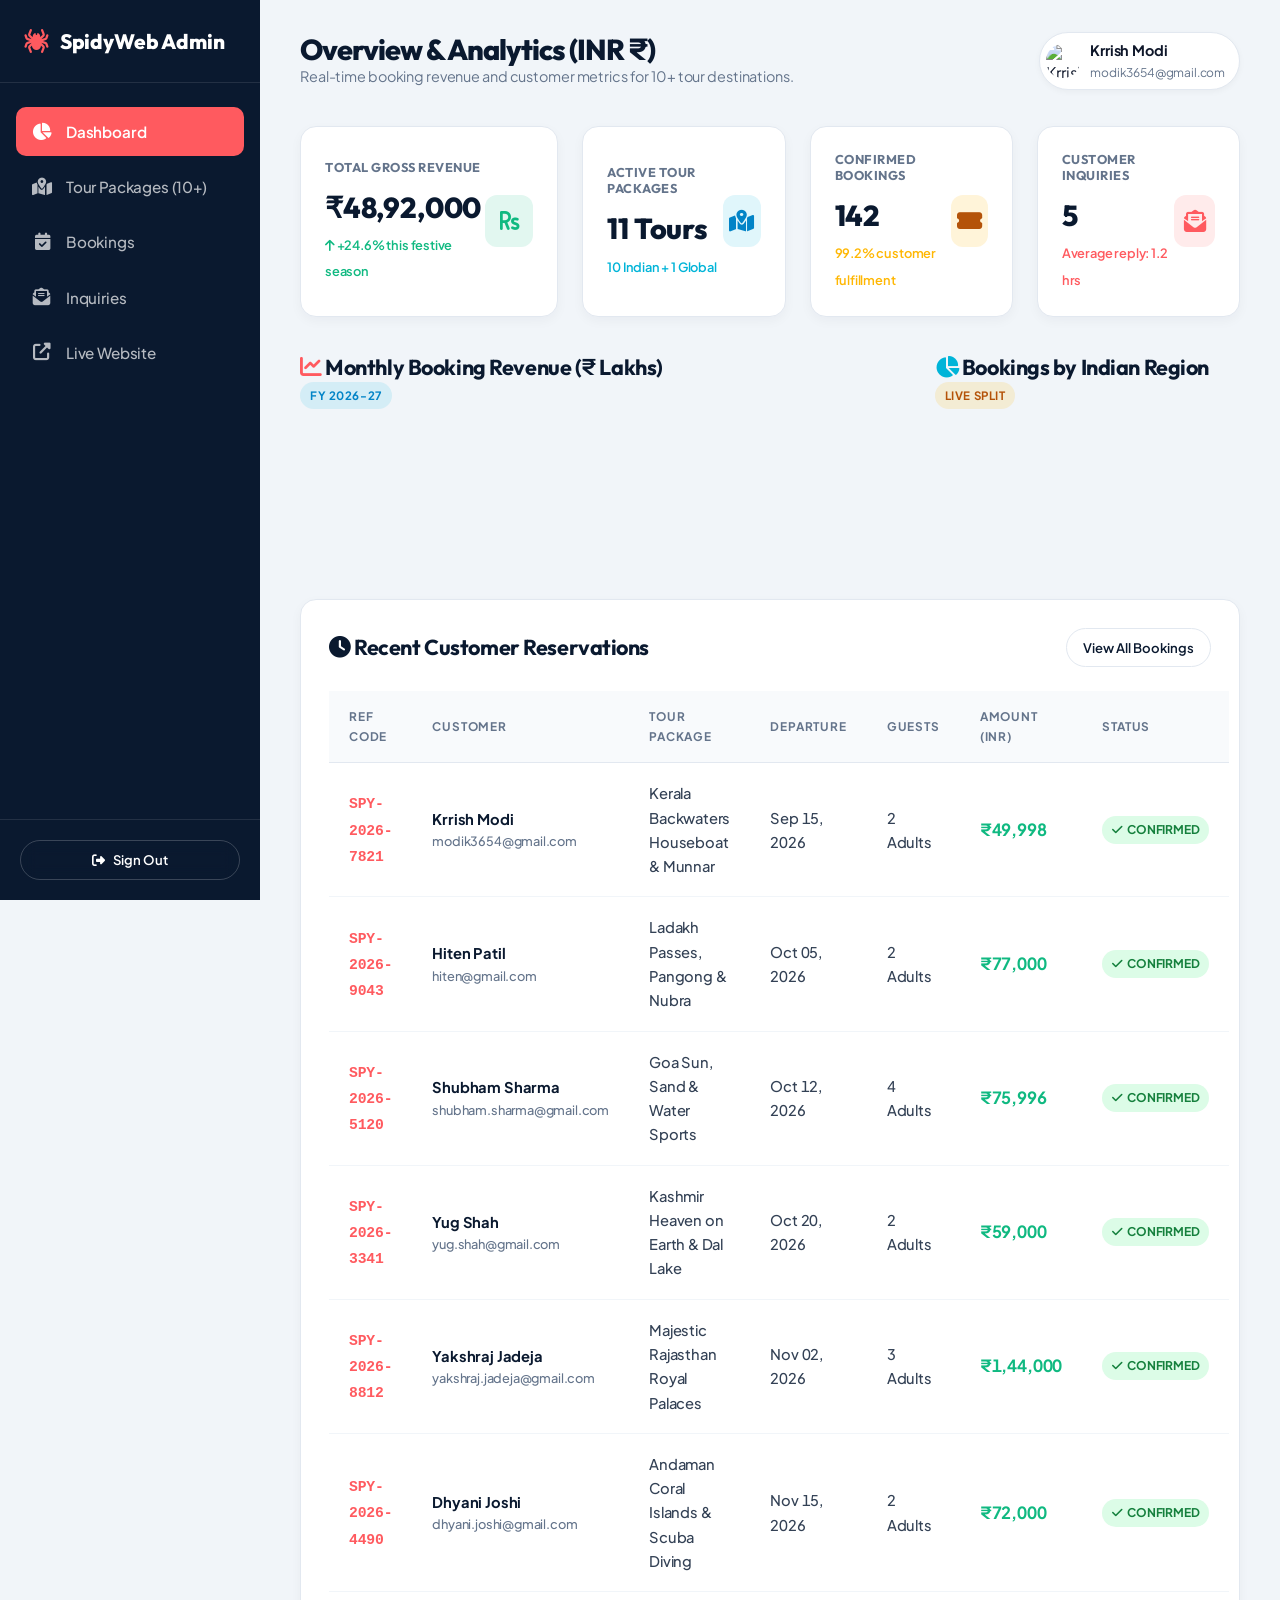
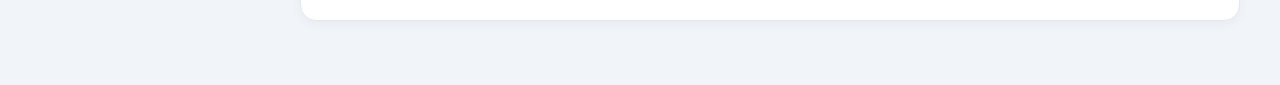
==== commit e5d4bda4: "feat(auth): enhance authentication system, profile sync, and booking management" ====
--- a/admin/index.html
+++ b/admin/index.html
@@ -179,8 +179,8 @@
           <tr>
             <td><span style="font-family: monospace; font-weight: 700; color: var(--accent-coral);">SPY-2026-9043</span></td>
             <td>
-              <strong>Hiten Patel</strong>
-              <div style="font-size: 0.8rem; color: var(--admin-muted);">hiten.patel@gmail.com</div>
+              <strong>Hiten Patil</strong>
+              <div style="font-size: 0.8rem; color: var(--admin-muted);">hiten@gmail.com</div>
             </td>
             <td>Ladakh Passes, Pangong & Nubra</td>
             <td>Oct 05, 2026</td>
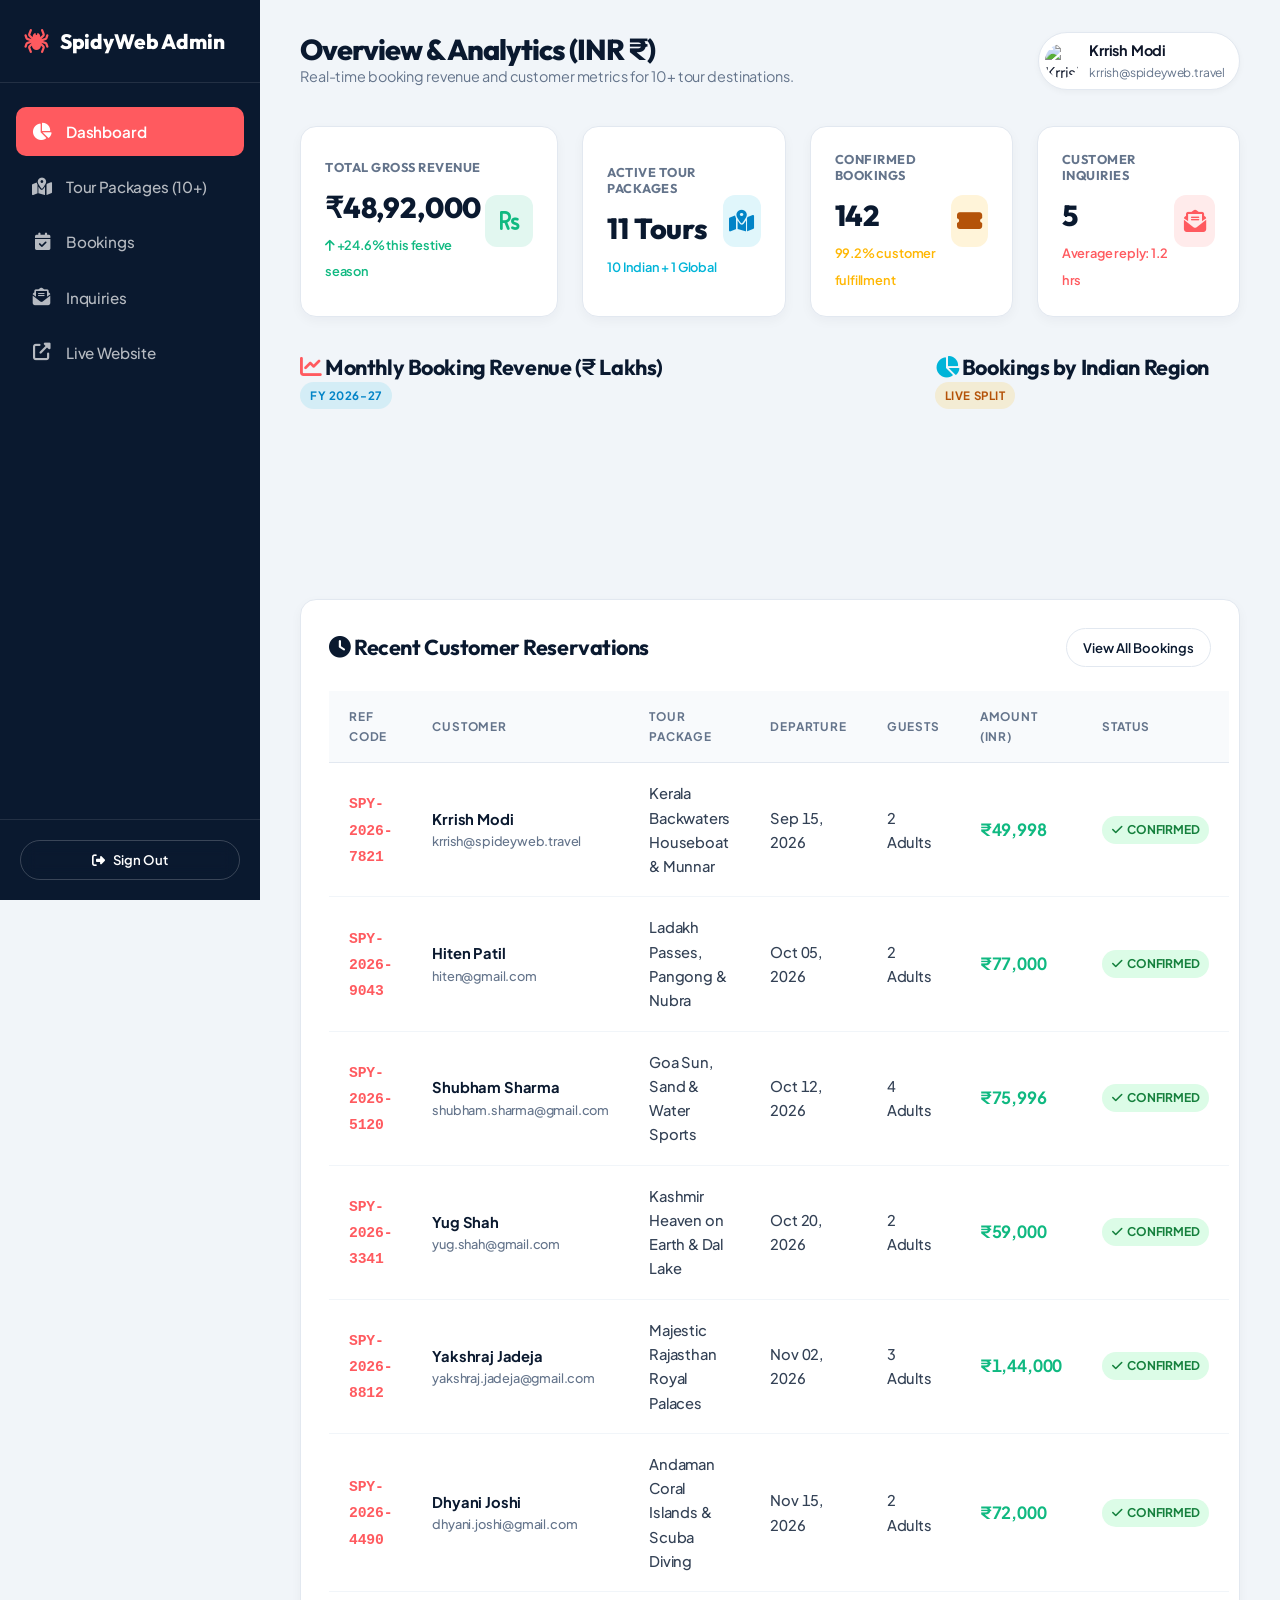
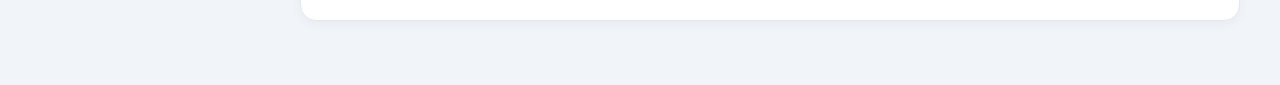
==== commit 62cea206: "feat(privacy): update login to brand email and mask phone numbers with demo placeholders" ====
--- a/admin/index.html
+++ b/admin/index.html
@@ -67,7 +67,7 @@
           <img src="https://images.unsplash.com/photo-1535713875002-d1d0cf377fde?auto=format&fit=crop&w=150&q=80" alt="Krrish Modi">
           <div>
             <div style="font-size: 0.9rem; font-weight: 700;">Krrish Modi</div>
-            <div style="font-size: 0.75rem; color: var(--admin-muted);">modik3654@gmail.com</div>
+            <div style="font-size: 0.75rem; color: var(--admin-muted);">krrish@spideyweb.travel</div>
           </div>
         </div>
       </div>
@@ -167,7 +167,7 @@
             <td><span style="font-family: monospace; font-weight: 700; color: var(--accent-coral);">SPY-2026-7821</span></td>
             <td>
               <strong>Krrish Modi</strong>
-              <div style="font-size: 0.8rem; color: var(--admin-muted);">modik3654@gmail.com</div>
+              <div style="font-size: 0.8rem; color: var(--admin-muted);">krrish@spideyweb.travel</div>
             </td>
             <td>Kerala Backwaters Houseboat & Munnar</td>
             <td>Sep 15, 2026</td>
